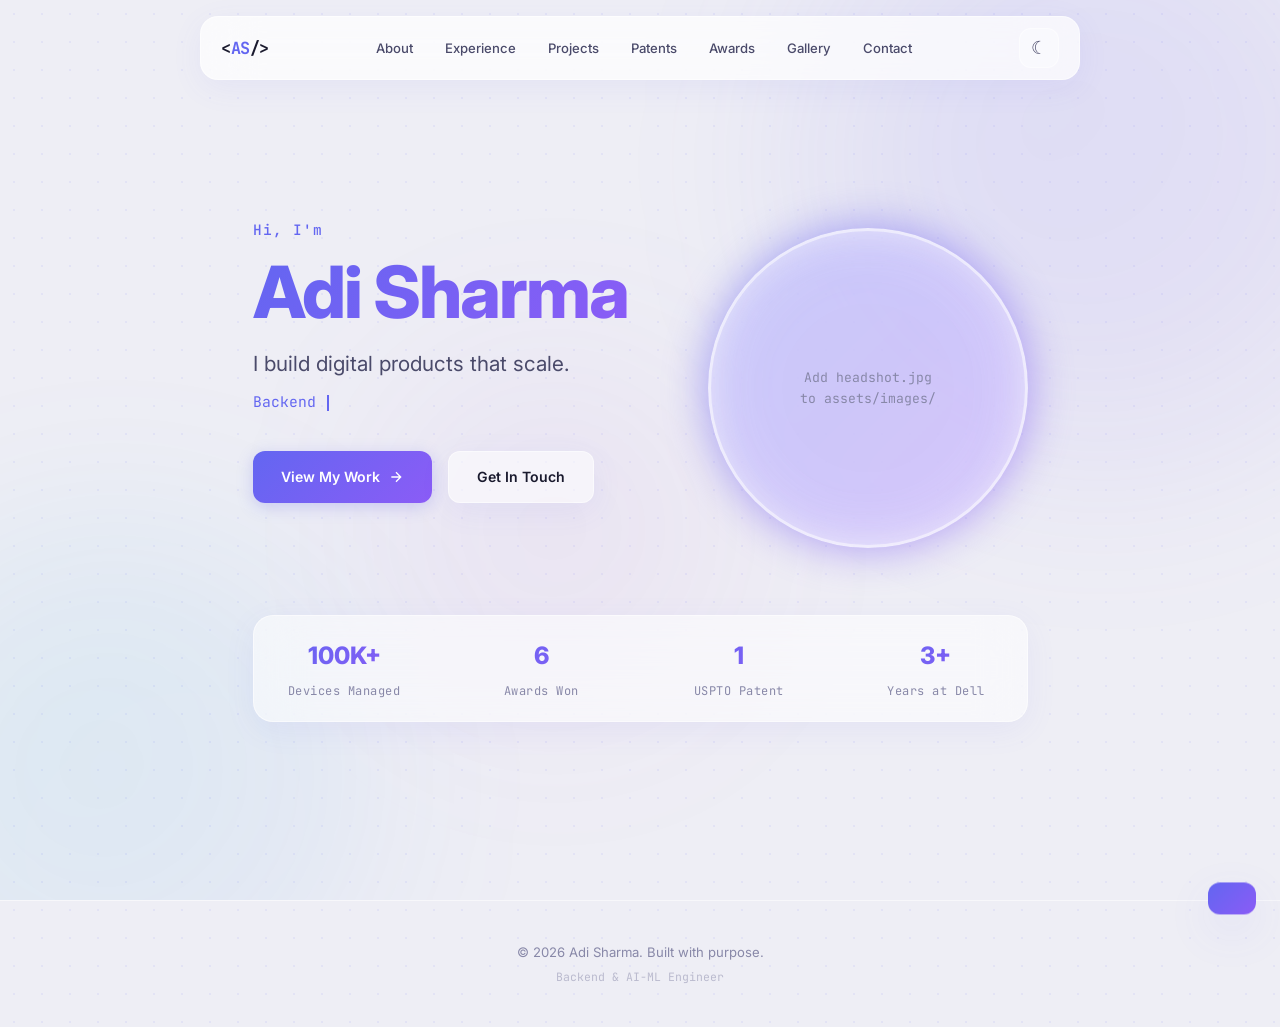
==== index.html @ 374abd29 "first commit" ====
<!DOCTYPE html>
<html lang="en">
<head>
  <meta charset="UTF-8" />
  <meta name="viewport" content="width=device-width, initial-scale=1.0" />
  <meta name="description" content="Adi Sharma — Backend & AI-ML Engineer building scalable systems and intelligent software." />
  <title>Adi Sharma | Backend & AI-ML Engineer</title>
  <link rel="icon" href="data:image/svg+xml,<svg xmlns='http://www.w3.org/2000/svg' viewBox='0 0 100 100'><text y='.9em' font-size='90'>⚡</text></svg>" />
  <link rel="preconnect" href="https://fonts.googleapis.com" />
  <link rel="preconnect" href="https://fonts.gstatic.com" crossorigin />
  <link href="https://fonts.googleapis.com/css2?family=Inter:wght@400;500;600;700;800&family=JetBrains+Mono:wght@400;500;600;700&display=swap" rel="stylesheet" />
  <link rel="stylesheet" href="assets/css/style.css" />
</head>
<body data-page="home">
  <div class="bg-effects" aria-hidden="true"><div class="orb orb-1"></div><div class="orb orb-2"></div><div class="orb orb-3"></div></div>
  <nav class="nav" id="nav"></nav>
  <div class="mobile-nav glass-strong" id="mobile-nav"></div>
  <div class="mobile-backdrop" id="mobile-backdrop"></div>
  <main class="page-wrap" id="page-content"></main>
  <footer class="footer" id="footer"></footer>
  <div class="toast" id="toast"></div>
  <script src="assets/js/data.js"></script>
  <script src="assets/js/main.js"></script>
</body>
</html>
---- assets/css/style.css ----
:root {
  --bg: #eeeef5;
  --bg-page: #f4f4fa;
  --bg-glass: rgba(255, 255, 255, 0.55);
  --bg-glass-strong: rgba(255, 255, 255, 0.72);
  --bg-glass-subtle: rgba(255, 255, 255, 0.3);
  --border-glass: rgba(255, 255, 255, 0.5);
  --border-glass-hover: rgba(99, 102, 241, 0.35);
  --text-1: #1a1a2e;
  --text-2: #4a4a6a;
  --text-3: #8888a8;
  --accent: #6366f1;
  --accent-2: #8b5cf6;
  --accent-3: #06b6d4;
  --gradient: linear-gradient(135deg, #6366f1, #8b5cf6);
  --gradient-2: linear-gradient(135deg, #6366f1, #06b6d4);
  --glow: rgba(99, 102, 241, 0.12);
  --glow-strong: rgba(99, 102, 241, 0.25);
  --shadow: 0 8px 32px rgba(99, 102, 241, 0.07);
  --shadow-lg: 0 16px 48px rgba(99, 102, 241, 0.1);
  --dot: rgba(99, 102, 241, 0.08);
  --blur: 24px;
  --radius: 20px;
  --radius-sm: 12px;
  --radius-xs: 8px;
  --nav-h: 64px;
  --max-w: 1140px;
  --font: 'Inter', -apple-system, BlinkMacSystemFont, 'Segoe UI', sans-serif;
  --mono: 'JetBrains Mono', 'Fira Code', monospace;
  --ease: cubic-bezier(0.4, 0, 0.2, 1);
  --t: 0.35s var(--ease);
}

[data-theme="dark"] {
  --bg: #08081a;
  --bg-page: #0c0c20;
  --bg-glass: rgba(18, 18, 45, 0.6);
  --bg-glass-strong: rgba(22, 22, 55, 0.75);
  --bg-glass-subtle: rgba(18, 18, 45, 0.35);
  --border-glass: rgba(255, 255, 255, 0.07);
  --border-glass-hover: rgba(129, 140, 248, 0.35);
  --text-1: #e8e8f4;
  --text-2: #a0a0c8;
  --text-3: #5858a0;
  --accent: #818cf8;
  --accent-2: #a78bfa;
  --accent-3: #22d3ee;
  --gradient: linear-gradient(135deg, #818cf8, #a78bfa);
  --gradient-2: linear-gradient(135deg, #818cf8, #22d3ee);
  --glow: rgba(129, 140, 248, 0.12);
  --glow-strong: rgba(129, 140, 248, 0.3);
  --shadow: 0 8px 32px rgba(0, 0, 0, 0.25);
  --shadow-lg: 0 16px 48px rgba(0, 0, 0, 0.35);
  --dot: rgba(129, 140, 248, 0.06);
}

*, *::before, *::after { margin: 0; padding: 0; box-sizing: border-box; }

html { font-size: 16px; scroll-behavior: smooth; }

body {
  font-family: var(--font);
  background: var(--bg);
  color: var(--text-1);
  line-height: 1.7;
  -webkit-font-smoothing: antialiased;
  overflow-x: hidden;
  min-height: 100vh;
  transition: background 0.5s var(--ease), color 0.4s var(--ease);
  background-image: radial-gradient(var(--dot) 1px, transparent 1px);
  background-size: 28px 28px;
}

a { color: var(--accent); text-decoration: none; transition: color var(--t); }
a:hover { color: var(--accent-2); }
img { display: block; max-width: 100%; }

.container { max-width: var(--max-w); margin: 0 auto; padding: 0 24px; }

/* ── BACKGROUND ORBS ── */
.bg-effects {
  position: fixed;
  inset: 0;
  z-index: 0;
  pointer-events: none;
  overflow: hidden;
}

.orb {
  position: absolute;
  border-radius: 50%;
  filter: blur(100px);
  opacity: 0.5;
}

.orb-1 {
  width: min(50vw, 600px);
  height: min(50vw, 600px);
  background: linear-gradient(135deg, rgba(99, 102, 241, 0.25), rgba(139, 92, 246, 0.18));
  top: -15%;
  right: -10%;
  animation: orbDrift 30s infinite ease-in-out alternate;
}

.orb-2 {
  width: min(40vw, 500px);
  height: min(40vw, 500px);
  background: linear-gradient(135deg, rgba(6, 182, 212, 0.18), rgba(59, 130, 246, 0.12));
  bottom: -15%;
  left: -10%;
  animation: orbDrift 25s infinite ease-in-out alternate-reverse;
}

.orb-3 {
  width: min(30vw, 350px);
  height: min(30vw, 350px);
  background: linear-gradient(135deg, rgba(139, 92, 246, 0.15), rgba(236, 72, 153, 0.1));
  top: 40%;
  left: 30%;
  animation: orbDrift 35s infinite ease-in-out alternate;
}

[data-theme="dark"] .orb { opacity: 0.35; }
[data-theme="dark"] .orb-1 { background: linear-gradient(135deg, rgba(99, 102, 241, 0.35), rgba(139, 92, 246, 0.25)); }
[data-theme="dark"] .orb-2 { background: linear-gradient(135deg, rgba(6, 182, 212, 0.25), rgba(59, 130, 246, 0.2)); }
[data-theme="dark"] .orb-3 { background: linear-gradient(135deg, rgba(139, 92, 246, 0.2), rgba(236, 72, 153, 0.15)); }

@keyframes orbDrift {
  0% { transform: translate(0, 0) scale(1); }
  33% { transform: translate(30px, -40px) scale(1.05); }
  66% { transform: translate(-20px, 20px) scale(0.95); }
  100% { transform: translate(10px, -10px) scale(1.02); }
}

/* ── GLASS BASE ── */
.glass {
  background: var(--bg-glass);
  backdrop-filter: blur(var(--blur));
  -webkit-backdrop-filter: blur(var(--blur));
  border: 1px solid var(--border-glass);
  border-radius: var(--radius);
  box-shadow: var(--shadow);
  transition: all var(--t);
}

.glass:hover {
  border-color: var(--border-glass-hover);
  box-shadow: var(--shadow-lg), 0 0 0 1px var(--glow);
  transform: translateY(-3px);
}

.glass-static {
  background: var(--bg-glass);
  backdrop-filter: blur(var(--blur));
  -webkit-backdrop-filter: blur(var(--blur));
  border: 1px solid var(--border-glass);
  border-radius: var(--radius);
  box-shadow: var(--shadow);
}

.glass-strong {
  background: var(--bg-glass-strong);
  backdrop-filter: blur(32px);
  -webkit-backdrop-filter: blur(32px);
  border: 1px solid var(--border-glass);
  border-radius: var(--radius);
  box-shadow: var(--shadow);
}

/* ── TYPOGRAPHY ── */
.gradient-text {
  background: var(--gradient);
  -webkit-background-clip: text;
  -webkit-text-fill-color: transparent;
  background-clip: text;
}

.mono {
  font-family: var(--mono);
}

.section-label {
  font-family: var(--mono);
  font-size: 0.8rem;
  color: var(--accent);
  text-transform: uppercase;
  letter-spacing: 2.5px;
  margin-bottom: 12px;
  font-weight: 500;
}

.page-title {
  font-size: clamp(2rem, 4vw, 3rem);
  font-weight: 800;
  letter-spacing: -1px;
  line-height: 1.15;
}

.page-subtitle {
  font-size: 1.05rem;
  color: var(--text-2);
  margin-top: 12px;
  max-width: 560px;
  line-height: 1.7;
}

/* ── NAV ── */
.nav {
  position: fixed;
  top: 16px;
  left: 50%;
  transform: translateX(-50%);
  width: calc(100% - 40px);
  max-width: 880px;
  height: var(--nav-h);
  background: var(--bg-glass-strong);
  backdrop-filter: blur(28px);
  -webkit-backdrop-filter: blur(28px);
  border: 1px solid var(--border-glass);
  border-radius: 18px;
  z-index: 1000;
  padding: 0 20px;
  display: flex;
  align-items: center;
  justify-content: space-between;
  box-shadow: var(--shadow);
  transition: all 0.4s var(--ease);
}

.nav-logo {
  font-family: var(--mono);
  font-size: 1.05rem;
  font-weight: 700;
  color: var(--text-1);
  letter-spacing: -0.5px;
  flex-shrink: 0;
}

.nav-logo span { color: var(--accent); }

.nav-links {
  display: flex;
  align-items: center;
  gap: 4px;
  list-style: none;
}

.nav-links a {
  font-size: 0.82rem;
  font-weight: 500;
  color: var(--text-2);
  padding: 7px 14px;
  border-radius: 10px;
  transition: all var(--t);
  position: relative;
}

.nav-links a:hover {
  color: var(--text-1);
  background: var(--glow);
}

.nav-links a.active {
  color: #fff;
  background: var(--gradient);
  box-shadow: 0 2px 12px var(--glow-strong);
}

.nav-right {
  display: flex;
  align-items: center;
  gap: 8px;
  flex-shrink: 0;
}

.theme-toggle {
  background: var(--bg-glass-subtle);
  border: 1px solid var(--border-glass);
  border-radius: 12px;
  width: 40px;
  height: 40px;
  display: flex;
  align-items: center;
  justify-content: center;
  cursor: pointer;
  transition: all var(--t);
  color: var(--text-2);
  font-size: 1.1rem;
}

.theme-toggle:hover {
  background: var(--glow);
  border-color: var(--accent);
  color: var(--accent);
  transform: scale(1.05);
}

.hamburger {
  display: none;
  flex-direction: column;
  gap: 5px;
  background: var(--bg-glass-subtle);
  border: 1px solid var(--border-glass);
  border-radius: 12px;
  cursor: pointer;
  padding: 10px;
  width: 40px;
  height: 40px;
  align-items: center;
  justify-content: center;
  transition: all var(--t);
}

.hamburger:hover { background: var(--glow); border-color: var(--accent); }

.hamburger span {
  width: 18px;
  height: 2px;
  background: var(--text-1);
  border-radius: 2px;
  transition: all var(--t);
  display: block;
}

.hamburger.active span:nth-child(1) { transform: rotate(45deg) translate(4px, 4px); }
.hamburger.active span:nth-child(2) { opacity: 0; }
.hamburger.active span:nth-child(3) { transform: rotate(-45deg) translate(4px, -4px); }

/* ── MOBILE NAV ── */
.mobile-nav {
  display: none;
  position: fixed;
  top: calc(var(--nav-h) + 32px);
  left: 50%;
  transform: translateX(-50%);
  width: calc(100% - 40px);
  max-width: 400px;
  z-index: 999;
  flex-direction: column;
  padding: 12px;
  gap: 4px;
}

.mobile-nav.active { display: flex; }

.mobile-nav a {
  font-size: 1rem;
  font-weight: 600;
  color: var(--text-1);
  padding: 14px 20px;
  border-radius: var(--radius-sm);
  transition: all var(--t);
}

.mobile-nav a:hover,
.mobile-nav a.active {
  background: var(--glow);
  color: var(--accent);
}

.mobile-backdrop {
  display: none;
  position: fixed;
  inset: 0;
  background: rgba(0, 0, 0, 0.3);
  backdrop-filter: blur(4px);
  z-index: 998;
}

.mobile-backdrop.active { display: block; }

/* ── PAGE LAYOUT ── */
.page-wrap {
  position: relative;
  z-index: 1;
  min-height: 100vh;
  display: flex;
  flex-direction: column;
}

.page-header {
  padding: 140px 0 48px;
}

.page-content {
  flex: 1;
  padding-bottom: 100px;
}

.page-enter {
  animation: pageIn 0.6s var(--ease) forwards;
}

@keyframes pageIn {
  from { opacity: 0; transform: translateY(24px); }
  to { opacity: 1; transform: translateY(0); }
}

/* ── HERO ── */
.hero {
  min-height: 100vh;
  display: flex;
  align-items: center;
  padding: 100px 0 60px;
}

.hero-grid {
  display: grid;
  grid-template-columns: 1.1fr 0.9fr;
  gap: 80px;
  align-items: center;
  width: 100%;
}

.hero-text { z-index: 1; }

.hero-greeting {
  font-family: var(--mono);
  font-size: 0.9rem;
  color: var(--accent);
  margin-bottom: 12px;
  letter-spacing: 1px;
  font-weight: 500;
}

.hero-name {
  font-size: clamp(3rem, 6vw, 4.5rem);
  font-weight: 800;
  line-height: 1.05;
  letter-spacing: -2px;
  margin-bottom: 16px;
}

.hero-tagline {
  font-size: clamp(1.1rem, 2vw, 1.3rem);
  color: var(--text-2);
  margin-bottom: 8px;
  font-weight: 400;
}

.hero-roles {
  font-family: var(--mono);
  font-size: 0.92rem;
  color: var(--accent);
  margin-bottom: 40px;
  height: 1.5em;
}

.cursor {
  display: inline-block;
  width: 2px;
  height: 1.1em;
  background: var(--accent);
  margin-left: 2px;
  vertical-align: text-bottom;
  animation: blink 1s step-end infinite;
}

@keyframes blink { 50% { opacity: 0; } }

.hero-ctas {
  display: flex;
  gap: 16px;
  flex-wrap: wrap;
  margin-bottom: 56px;
}

.hero-visual {
  display: flex;
  justify-content: center;
  z-index: 1;
  position: relative;
}

.hero-headshot-wrap {
  position: relative;
  width: 320px;
  height: 320px;
}

.hero-headshot-wrap::before {
  content: '';
  position: absolute;
  inset: -4px;
  border-radius: 50%;
  background: var(--gradient);
  opacity: 0.5;
  filter: blur(20px);
  z-index: -1;
}

.hero-headshot {
  width: 100%;
  height: 100%;
  border-radius: 50%;
  object-fit: cover;
  border: 3px solid var(--border-glass);
  box-shadow: var(--shadow-lg);
}

.hero-headshot-placeholder {
  width: 100%;
  height: 100%;
  border-radius: 50%;
  background: var(--bg-glass);
  backdrop-filter: blur(var(--blur));
  border: 3px solid var(--border-glass);
  display: flex;
  align-items: center;
  justify-content: center;
  font-size: 0.82rem;
  color: var(--text-3);
  font-family: var(--mono);
  text-align: center;
  line-height: 1.6;
}

.hero-stats {
  display: grid;
  grid-template-columns: repeat(4, 1fr);
  gap: 16px;
}

.hero-stat {
  padding: 20px;
  text-align: center;
}

.hero-stat-value {
  font-size: 1.5rem;
  font-weight: 800;
  background: var(--gradient);
  -webkit-background-clip: text;
  -webkit-text-fill-color: transparent;
  background-clip: text;
}

.hero-stat-label {
  font-size: 0.75rem;
  color: var(--text-3);
  margin-top: 4px;
  font-family: var(--mono);
  letter-spacing: 0.5px;
}

/* ── BUTTONS ── */
.btn {
  display: inline-flex;
  align-items: center;
  gap: 8px;
  padding: 13px 28px;
  font-size: 0.88rem;
  font-weight: 600;
  border-radius: var(--radius-sm);
  border: none;
  cursor: pointer;
  transition: all var(--t);
  font-family: var(--font);
  text-decoration: none;
  position: relative;
}

.btn-primary {
  background: var(--gradient);
  color: #fff;
  box-shadow: 0 4px 16px var(--glow-strong);
}

.btn-primary:hover {
  color: #fff;
  transform: translateY(-2px);
  box-shadow: 0 8px 28px var(--glow-strong);
}

.btn-glass {
  background: var(--bg-glass);
  backdrop-filter: blur(var(--blur));
  color: var(--text-1);
  border: 1px solid var(--border-glass);
  box-shadow: var(--shadow);
}

.btn-glass:hover {
  border-color: var(--accent);
  color: var(--accent);
  transform: translateY(-2px);
  box-shadow: var(--shadow-lg);
}

/* ── TAGS ── */
.tag {
  font-family: var(--mono);
  font-size: 0.7rem;
  padding: 5px 12px;
  background: var(--glow);
  color: var(--accent);
  border-radius: 20px;
  font-weight: 500;
  border: 1px solid transparent;
  transition: all var(--t);
}

.tag:hover {
  border-color: var(--accent);
}

/* ── ABOUT ── */
.about-layout {
  display: grid;
  grid-template-columns: 1fr 1fr;
  gap: 48px;
  margin-bottom: 48px;
}

.about-bio p {
  color: var(--text-2);
  margin-bottom: 20px;
  font-size: 1rem;
  line-height: 1.8;
}

.about-bio .btn { margin-top: 12px; }

.skills-grid {
  display: grid;
  grid-template-columns: repeat(auto-fit, minmax(260px, 1fr));
  gap: 16px;
}

.skill-card { padding: 24px; }

.skill-card h4 {
  font-size: 0.72rem;
  text-transform: uppercase;
  letter-spacing: 2px;
  color: var(--accent);
  font-family: var(--mono);
  margin-bottom: 14px;
  display: flex;
  align-items: center;
  gap: 8px;
}

.skill-card h4 svg { width: 16px; height: 16px; opacity: 0.7; }

.skill-tags { display: flex; flex-wrap: wrap; gap: 6px; }

.skill-tag {
  font-size: 0.78rem;
  padding: 5px 12px;
  background: var(--bg-glass-subtle);
  border: 1px solid var(--border-glass);
  color: var(--text-2);
  border-radius: 20px;
  font-weight: 500;
  transition: all var(--t);
}

.skill-tag:hover {
  border-color: var(--accent);
  color: var(--accent);
  background: var(--glow);
}

.leadership-section {
  margin-top: 48px;
  padding-top: 48px;
  border-top: 1px solid var(--border-glass);
}

.leadership-section h3 {
  font-family: var(--mono);
  font-size: 0.8rem;
  text-transform: uppercase;
  letter-spacing: 2px;
  color: var(--accent);
  margin-bottom: 20px;
}

.leadership-grid {
  display: flex;
  flex-wrap: wrap;
  gap: 10px;
}

.leadership-chip {
  display: inline-flex;
  align-items: center;
  gap: 10px;
  padding: 10px 18px;
  font-size: 0.82rem;
  cursor: default;
}

.leadership-chip:hover { transform: translateY(-2px); }

.leadership-chip strong { color: var(--text-1); }
.leadership-chip span { color: var(--text-3); font-size: 0.78rem; }

/* ── EXPERIENCE ── */
.timeline { position: relative; padding-left: 36px; }

.timeline::before {
  content: '';
  position: absolute;
  left: 6px;
  top: 12px;
  bottom: 12px;
  width: 2px;
  background: linear-gradient(180deg, var(--accent), var(--border-glass));
  border-radius: 2px;
}

.timeline-item { position: relative; margin-bottom: 32px; }
.timeline-item:last-child { margin-bottom: 0; }

.timeline-card { padding: 28px 32px; }

.timeline-dot {
  position: absolute;
  left: -36px;
  top: 32px;
  width: 14px;
  height: 14px;
  border-radius: 50%;
  background: var(--bg);
  border: 3px solid var(--accent);
  z-index: 2;
  transition: all var(--t);
}

.timeline-item.current .timeline-dot {
  background: var(--accent);
  box-shadow: 0 0 0 5px var(--glow), 0 0 16px var(--glow-strong);
}

.timeline-header {
  display: flex;
  justify-content: space-between;
  align-items: flex-start;
  flex-wrap: wrap;
  gap: 8px;
  margin-bottom: 16px;
}

.timeline-role { font-size: 1.15rem; font-weight: 700; }
.timeline-company { font-size: 0.92rem; color: var(--text-2); margin-top: 2px; }

.timeline-period {
  font-family: var(--mono);
  font-size: 0.78rem;
  color: var(--text-3);
  padding: 4px 12px;
  background: var(--glow);
  border-radius: 20px;
  white-space: nowrap;
}

.timeline-highlights { list-style: none; margin: 16px 0; }

.timeline-highlights li {
  position: relative;
  padding-left: 20px;
  margin-bottom: 10px;
  color: var(--text-2);
  font-size: 0.92rem;
  line-height: 1.6;
}

.timeline-highlights li::before {
  content: '▹';
  position: absolute;
  left: 0;
  color: var(--accent);
  font-weight: 700;
}

.timeline-tags { display: flex; flex-wrap: wrap; gap: 8px; margin-top: 16px; }

/* ── PROJECTS ── */
.projects-grid {
  display: grid;
  grid-template-columns: repeat(auto-fit, minmax(340px, 1fr));
  gap: 20px;
}

.project-card {
  overflow: hidden;
  display: flex;
  flex-direction: column;
}

.project-icon-area {
  height: 180px;
  display: flex;
  align-items: center;
  justify-content: center;
  background: var(--bg-glass-subtle);
  border-bottom: 1px solid var(--border-glass);
  position: relative;
  overflow: hidden;
}

.project-icon-area::before {
  content: '';
  position: absolute;
  width: 200px;
  height: 200px;
  background: var(--gradient);
  opacity: 0.06;
  border-radius: 50%;
  filter: blur(40px);
  transition: opacity var(--t);
}

.project-card:hover .project-icon-area::before { opacity: 0.12; }

.project-icon-area svg {
  width: 52px;
  height: 52px;
  color: var(--accent);
  opacity: 0.6;
  transition: all var(--t);
}

.project-card:hover .project-icon-area svg {
  opacity: 1;
  transform: scale(1.1);
}

.project-body { padding: 24px; flex: 1; display: flex; flex-direction: column; }
.project-title { font-size: 1.08rem; font-weight: 700; margin-bottom: 10px; }

.project-desc {
  color: var(--text-2);
  font-size: 0.88rem;
  line-height: 1.65;
  margin-bottom: 20px;
  flex: 1;
}

.project-footer {
  display: flex;
  justify-content: space-between;
  align-items: center;
}

.project-tags { display: flex; flex-wrap: wrap; gap: 6px; }

.project-links { display: flex; gap: 12px; }

.project-links a {
  width: 36px;
  height: 36px;
  display: flex;
  align-items: center;
  justify-content: center;
  border-radius: 10px;
  color: var(--text-3);
  background: var(--bg-glass-subtle);
  border: 1px solid var(--border-glass);
  transition: all var(--t);
}

.project-links a:hover {
  color: var(--accent);
  border-color: var(--accent);
  background: var(--glow);
}

/* ── PATENTS ── */
.patent-card {
  padding: 40px;
  position: relative;
  overflow: hidden;
}

.patent-card::before {
  content: '';
  position: absolute;
  top: 0;
  left: 0;
  right: 0;
  height: 3px;
  background: var(--gradient-2);
}

.patent-glow {
  position: absolute;
  top: 0;
  right: 0;
  width: 300px;
  height: 300px;
  background: var(--gradient);
  opacity: 0.04;
  border-radius: 50%;
  filter: blur(60px);
  pointer-events: none;
}

.patent-badge {
  display: inline-flex;
  align-items: center;
  gap: 8px;
  font-family: var(--mono);
  font-size: 0.75rem;
  padding: 6px 16px;
  background: var(--glow);
  color: var(--accent);
  border-radius: 20px;
  margin-bottom: 24px;
  font-weight: 600;
  border: 1px solid var(--border-glass);
}

.patent-title {
  font-size: 1.35rem;
  font-weight: 700;
  margin-bottom: 8px;
  line-height: 1.35;
  max-width: 700px;
}

.patent-meta {
  font-size: 0.85rem;
  color: var(--text-3);
  margin-bottom: 24px;
  font-family: var(--mono);
}

.patent-desc {
  color: var(--text-2);
  margin-bottom: 32px;
  font-size: 0.95rem;
  line-height: 1.7;
  max-width: 700px;
}

.patent-innovations { margin-top: 8px; }

.patent-innovations h4 {
  font-size: 0.78rem;
  text-transform: uppercase;
  letter-spacing: 2px;
  color: var(--accent);
  margin-bottom: 16px;
  font-family: var(--mono);
}

.patent-innovations ul { list-style: none; display: grid; gap: 12px; }

.patent-innovations li {
  position: relative;
  padding-left: 28px;
  color: var(--text-2);
  font-size: 0.9rem;
  line-height: 1.6;
}

.patent-innovations li::before {
  content: '';
  position: absolute;
  left: 0;
  top: 9px;
  width: 8px;
  height: 8px;
  background: var(--gradient);
  border-radius: 2px;
  transform: rotate(45deg);
}

/* ── AWARDS ── */
.awards-grid {
  display: grid;
  grid-template-columns: repeat(auto-fit, minmax(340px, 1fr));
  gap: 16px;
}

.award-card {
  padding: 28px;
  display: flex;
  gap: 20px;
}

.award-icon {
  width: 52px;
  height: 52px;
  background: var(--glow);
  border: 1px solid var(--border-glass);
  border-radius: var(--radius-sm);
  display: flex;
  align-items: center;
  justify-content: center;
  flex-shrink: 0;
  transition: all var(--t);
}

.award-card:hover .award-icon {
  background: var(--gradient);
  border-color: transparent;
}

.award-icon svg { width: 22px; height: 22px; color: var(--accent); transition: color var(--t); }
.award-card:hover .award-icon svg { color: #fff; }

.award-content { flex: 1; }
.award-title { font-size: 1rem; font-weight: 700; margin-bottom: 4px; }

.award-meta {
  font-family: var(--mono);
  font-size: 0.73rem;
  color: var(--text-3);
  margin-bottom: 10px;
}

.award-desc {
  font-size: 0.86rem;
  color: var(--text-2);
  line-height: 1.55;
}

/* ── GALLERY ── */
.gallery-grid {
  display: grid;
  grid-template-columns: repeat(auto-fit, minmax(300px, 1fr));
  gap: 16px;
}

.gallery-item {
  position: relative;
  border-radius: var(--radius);
  overflow: hidden;
  aspect-ratio: 4/3;
  cursor: pointer;
  border: 1px solid var(--border-glass);
  transition: all var(--t);
}

.gallery-item:hover {
  transform: translateY(-4px);
  box-shadow: var(--shadow-lg);
  border-color: var(--border-glass-hover);
}

.gallery-item img {
  width: 100%;
  height: 100%;
  object-fit: cover;
  transition: transform 0.6s var(--ease);
}

.gallery-item:hover img { transform: scale(1.06); }

.gallery-caption {
  position: absolute;
  bottom: 0;
  left: 0;
  right: 0;
  padding: 20px;
  background: linear-gradient(transparent, rgba(0, 0, 0, 0.7));
  color: #fff;
  font-size: 0.85rem;
  transform: translateY(100%);
  transition: transform var(--t);
  backdrop-filter: blur(8px);
}

.gallery-item:hover .gallery-caption { transform: translateY(0); }

.gallery-placeholder {
  width: 100%;
  height: 100%;
  display: flex;
  align-items: center;
  justify-content: center;
  background: var(--bg-glass-subtle);
  color: var(--text-3);
  font-size: 0.82rem;
  font-family: var(--mono);
  text-align: center;
  line-height: 1.6;
}

/* ── CONTACT ── */
.contact-layout {
  display: grid;
  grid-template-columns: 1fr 1fr;
  gap: 40px;
}

.contact-form-card { padding: 36px; }

.contact-form { display: flex; flex-direction: column; gap: 20px; }

.form-group { display: flex; flex-direction: column; gap: 6px; }

.form-group label {
  font-size: 0.75rem;
  font-weight: 600;
  text-transform: uppercase;
  letter-spacing: 1.5px;
  color: var(--text-3);
  font-family: var(--mono);
}

.form-group input,
.form-group textarea {
  padding: 14px 16px;
  background: var(--bg-glass-subtle);
  border: 1.5px solid var(--border-glass);
  border-radius: var(--radius-xs);
  font-family: var(--font);
  font-size: 0.92rem;
  color: var(--text-1);
  transition: all var(--t);
  outline: none;
  backdrop-filter: blur(8px);
}

.form-group input:focus,
.form-group textarea:focus {
  border-color: var(--accent);
  box-shadow: 0 0 0 4px var(--glow);
}

.form-group textarea { resize: vertical; min-height: 140px; }

.contact-info-side {
  display: flex;
  flex-direction: column;
  gap: 16px;
}

.contact-info-card {
  padding: 24px;
  display: flex;
  align-items: center;
  gap: 16px;
}

.contact-icon {
  width: 48px;
  height: 48px;
  background: var(--glow);
  border: 1px solid var(--border-glass);
  border-radius: var(--radius-sm);
  display: flex;
  align-items: center;
  justify-content: center;
  flex-shrink: 0;
}

.contact-icon svg { width: 20px; height: 20px; color: var(--accent); }

.contact-info-label {
  font-size: 0.7rem;
  text-transform: uppercase;
  letter-spacing: 1.5px;
  color: var(--text-3);
  font-family: var(--mono);
}

.contact-info-value { font-weight: 600; color: var(--text-1); font-size: 0.95rem; }

.social-links { display: flex; gap: 12px; margin-top: 8px; }

.social-link {
  width: 52px;
  height: 52px;
  display: flex;
  align-items: center;
  justify-content: center;
  color: var(--text-2);
  transition: all var(--t);
}

.social-link:hover {
  border-color: var(--accent);
  color: #fff;
  background: var(--gradient);
  box-shadow: 0 4px 16px var(--glow-strong);
  transform: translateY(-3px);
}

.social-link svg { width: 22px; height: 22px; }

/* ── FOOTER ── */
.footer {
  position: relative;
  z-index: 1;
  padding: 40px 0;
  text-align: center;
  border-top: 1px solid var(--border-glass);
}

.footer-text { color: var(--text-3); font-size: 0.82rem; }

.footer-tagline {
  font-family: var(--mono);
  font-size: 0.72rem;
  color: var(--text-3);
  margin-top: 4px;
  opacity: 0.5;
}

/* ── LIGHTBOX ── */
.lightbox {
  display: none;
  position: fixed;
  inset: 0;
  z-index: 2000;
  align-items: center;
  justify-content: center;
  cursor: pointer;
}

.lightbox.active { display: flex; }

.lightbox-bg {
  position: absolute;
  inset: 0;
  background: rgba(0, 0, 0, 0.85);
  backdrop-filter: blur(12px);
}

.lightbox img {
  position: relative;
  max-width: 90vw;
  max-height: 85vh;
  object-fit: contain;
  border-radius: var(--radius);
  box-shadow: 0 24px 80px rgba(0, 0, 0, 0.4);
}

.lightbox-close {
  position: absolute;
  top: 24px;
  right: 24px;
  width: 44px;
  height: 44px;
  background: rgba(255, 255, 255, 0.12);
  backdrop-filter: blur(12px);
  border: 1px solid rgba(255, 255, 255, 0.15);
  border-radius: 12px;
  color: #fff;
  font-size: 1.2rem;
  cursor: pointer;
  display: flex;
  align-items: center;
  justify-content: center;
  transition: all var(--t);
  z-index: 1;
}

.lightbox-close:hover { background: rgba(255, 255, 255, 0.2); }

/* ── TOAST ── */
.toast {
  position: fixed;
  bottom: 24px;
  right: 24px;
  padding: 16px 24px;
  background: var(--gradient);
  color: #fff;
  border-radius: var(--radius-sm);
  font-size: 0.88rem;
  font-weight: 500;
  box-shadow: var(--shadow-lg);
  transform: translateY(120%);
  transition: transform 0.4s var(--ease);
  z-index: 3000;
  backdrop-filter: blur(12px);
}

.toast.visible { transform: translateY(0); }

/* ── REVEAL ── */
.reveal {
  opacity: 0;
  transform: translateY(24px);
  transition: opacity 0.6s var(--ease), transform 0.6s var(--ease);
}

.reveal.visible { opacity: 1; transform: translateY(0); }

.reveal-d1 { transition-delay: 0.08s; }
.reveal-d2 { transition-delay: 0.16s; }
.reveal-d3 { transition-delay: 0.24s; }
.reveal-d4 { transition-delay: 0.32s; }
.reveal-d5 { transition-delay: 0.4s; }
.reveal-d6 { transition-delay: 0.48s; }

/* ── RESPONSIVE ── */
@media (max-width: 1024px) {
  .hero-grid { grid-template-columns: 1fr; gap: 48px; text-align: center; }
  .hero-ctas { justify-content: center; }
  .hero-visual { order: -1; }
  .hero-headshot-wrap { width: 250px; height: 250px; }
  .hero-stats { grid-template-columns: repeat(2, 1fr); }
  .about-layout { grid-template-columns: 1fr; gap: 40px; }
  .contact-layout { grid-template-columns: 1fr; gap: 32px; }
}

@media (max-width: 768px) {
  .nav-links { display: none; }
  .hamburger { display: flex; }
  .nav { max-width: calc(100% - 32px); padding: 0 16px; }
  .hero-headshot-wrap { width: 200px; height: 200px; }
  .hero-stats { gap: 10px; }
  .hero-stat { padding: 14px; }
  .hero-stat-value { font-size: 1.2rem; }
  .projects-grid { grid-template-columns: 1fr; }
  .awards-grid { grid-template-columns: 1fr; }
  .gallery-grid { grid-template-columns: 1fr 1fr; }
  .skills-grid { grid-template-columns: 1fr; }
  .timeline { padding-left: 28px; }
  .timeline-card { padding: 20px; }
  .timeline-header { flex-direction: column; }
  .patent-card { padding: 24px; }
  .page-header { padding: 120px 0 36px; }
}

@media (max-width: 480px) {
  .container { padding: 0 16px; }
  .gallery-grid { grid-template-columns: 1fr; }
  .hero-ctas { flex-direction: column; align-items: stretch; }
  .hero-stats { grid-template-columns: repeat(2, 1fr); }
  .btn { justify-content: center; }
  .leadership-grid { flex-direction: column; }
  .nav { top: 10px; height: 56px; border-radius: 14px; }
}
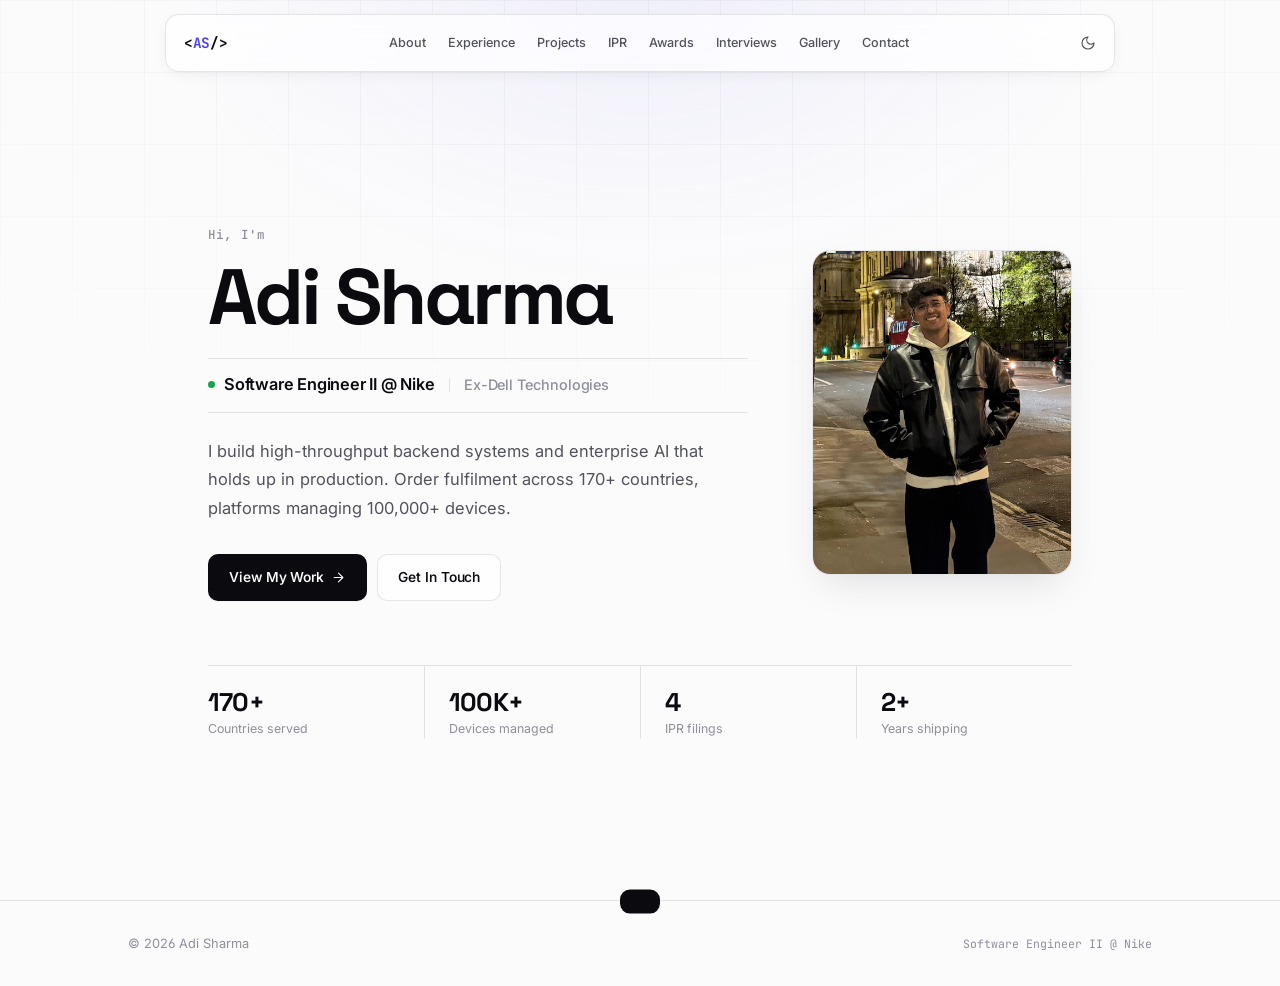
==== commit 647c04e6: "refactor: update design system, navigation, and page layouts" ====
--- a/index.html
+++ b/index.html
@@ -1,25 +1,47 @@
 <!DOCTYPE html>
 <html lang="en">
+
 <head>
   <meta charset="UTF-8" />
   <meta name="viewport" content="width=device-width, initial-scale=1.0" />
-  <meta name="description" content="Adi Sharma — Backend & AI-ML Engineer building scalable systems and intelligent software." />
-  <title>Adi Sharma | Backend & AI-ML Engineer</title>
-  <link rel="icon" href="data:image/svg+xml,<svg xmlns='http://www.w3.org/2000/svg' viewBox='0 0 100 100'><text y='.9em' font-size='90'>⚡</text></svg>" />
+  <meta name="description" content="Adi Sharma. Software Engineer II at Nike, ex-Dell Technologies. Backend systems, distributed infrastructure and enterprise AI." />
+  <meta name="author" content="Adi Sharma" />
+  <meta name="theme-color" content="#fbfbfc" media="(prefers-color-scheme: light)" />
+  <meta name="theme-color" content="#08080b" media="(prefers-color-scheme: dark)" />
+  <meta property="og:title" content="Adi Sharma | Software Engineer II @ Nike" />
+  <meta property="og:description" content="Adi Sharma. Software Engineer II at Nike, ex-Dell Technologies. Backend systems, distributed infrastructure and enterprise AI." />
+  <meta property="og:type" content="website" />
+  <title>Adi Sharma | Software Engineer II @ Nike</title>
+  <link rel="icon" href="data:image/svg+xml,<svg xmlns='http://www.w3.org/2000/svg' viewBox='0 0 32 32'><rect width='32' height='32' rx='7' fill='%234f46e5'/><text x='16' y='22.5' font-family='ui-monospace,monospace' font-size='16' font-weight='700' fill='white' text-anchor='middle'>A</text></svg>" />
   <link rel="preconnect" href="https://fonts.googleapis.com" />
   <link rel="preconnect" href="https://fonts.gstatic.com" crossorigin />
-  <link href="https://fonts.googleapis.com/css2?family=Inter:wght@400;500;600;700;800&family=JetBrains+Mono:wght@400;500;600;700&display=swap" rel="stylesheet" />
+  <link href="https://fonts.googleapis.com/css2?family=Inter:wght@400;450;500;550;600;650;700&family=Space+Grotesk:wght@500;600;700&family=JetBrains+Mono:wght@400;500;600&display=swap" rel="stylesheet" />
   <link rel="stylesheet" href="assets/css/style.css" />
+  <script>
+    (function () {
+      try {
+        var t = localStorage.getItem('theme') ||
+          (window.matchMedia('(prefers-color-scheme: dark)').matches ? 'dark' : 'light');
+        document.documentElement.setAttribute('data-theme', t);
+      } catch (e) {}
+    })();
+  </script>
 </head>
+
 <body data-page="home">
-  <div class="bg-effects" aria-hidden="true"><div class="orb orb-1"></div><div class="orb orb-2"></div><div class="orb orb-3"></div></div>
-  <nav class="nav" id="nav"></nav>
-  <div class="mobile-nav glass-strong" id="mobile-nav"></div>
+  <div class="backdrop" aria-hidden="true"></div>
+
+  <nav class="nav" id="nav" aria-label="Main navigation"></nav>
+  <div class="mobile-nav" id="mobile-nav"></div>
   <div class="mobile-backdrop" id="mobile-backdrop"></div>
+
   <main class="page-wrap" id="page-content"></main>
   <footer class="footer" id="footer"></footer>
-  <div class="toast" id="toast"></div>
+
+  <div class="toast" id="toast" role="status" aria-live="polite"></div>
+
   <script src="assets/js/data.js"></script>
   <script src="assets/js/main.js"></script>
 </body>
+
 </html>
--- a/assets/css/style.css
+++ b/assets/css/style.css
@@ -1,375 +1,338 @@
+/* ============================================
+   Adi Sharma - Portfolio
+   ============================================ */
+
 :root {
-  --bg: #eeeef5;
-  --bg-page: #f4f4fa;
-  --bg-glass: rgba(255, 255, 255, 0.55);
-  --bg-glass-strong: rgba(255, 255, 255, 0.72);
-  --bg-glass-subtle: rgba(255, 255, 255, 0.3);
-  --border-glass: rgba(255, 255, 255, 0.5);
-  --border-glass-hover: rgba(99, 102, 241, 0.35);
-  --text-1: #1a1a2e;
-  --text-2: #4a4a6a;
-  --text-3: #8888a8;
-  --accent: #6366f1;
-  --accent-2: #8b5cf6;
-  --accent-3: #06b6d4;
-  --gradient: linear-gradient(135deg, #6366f1, #8b5cf6);
-  --gradient-2: linear-gradient(135deg, #6366f1, #06b6d4);
-  --glow: rgba(99, 102, 241, 0.12);
-  --glow-strong: rgba(99, 102, 241, 0.25);
-  --shadow: 0 8px 32px rgba(99, 102, 241, 0.07);
-  --shadow-lg: 0 16px 48px rgba(99, 102, 241, 0.1);
-  --dot: rgba(99, 102, 241, 0.08);
-  --blur: 24px;
-  --radius: 20px;
-  --radius-sm: 12px;
-  --radius-xs: 8px;
-  --nav-h: 64px;
-  --max-w: 1140px;
-  --font: 'Inter', -apple-system, BlinkMacSystemFont, 'Segoe UI', sans-serif;
-  --mono: 'JetBrains Mono', 'Fira Code', monospace;
-  --ease: cubic-bezier(0.4, 0, 0.2, 1);
-  --t: 0.35s var(--ease);
-}
+  --bg: #fbfbfc;
+  --surface: #ffffff;
+  --glass: rgba(255, 255, 255, 0.7);
+  --glass-hi: rgba(255, 255, 255, 0.85);
+  --text: #0a0a0f;
+  --text-2: #52525b;
+  --text-3: #8f8f9b;
+  --line: rgba(10, 10, 15, 0.1);
+  --line-soft: rgba(10, 10, 15, 0.06);
+  --grid: rgba(10, 10, 15, 0.035);
+  --accent: #4f46e5;
+  --accent-2: #4338ca;
+  --accent-soft: rgba(79, 70, 229, 0.08);
+  --accent-line: rgba(79, 70, 229, 0.22);
+  --live: #16a34a;
+  --shadow-1: 0 1px 2px rgba(10, 10, 15, 0.04);
+  --shadow-2: 0 4px 16px -4px rgba(10, 10, 15, 0.07);
+  --shadow-3: 0 16px 40px -12px rgba(10, 10, 15, 0.13);
+
+  --sans: 'Inter', -apple-system, BlinkMacSystemFont, 'Segoe UI', sans-serif;
+  --display: 'Space Grotesk', var(--sans);
+  --mono: 'JetBrains Mono', ui-monospace, 'SF Mono', monospace;
+
+  --r-xs: 6px;
+  --r-sm: 10px;
+  --r-md: 14px;
+  --r-lg: 18px;
+  --nav-h: 58px;
+  --maxw: 1080px;
+  --ease: cubic-bezier(0.22, 1, 0.36, 1);
+  --t: 220ms var(--ease);
+}
+
+[data-theme="dark"] .xp-current-badge { background: rgba(74, 222, 128, 0.12); }
+[data-theme="dark"] .xp-role.is-current::before { box-shadow: 0 0 0 3.5px rgba(74, 222, 128, 0.18); }
 
 [data-theme="dark"] {
-  --bg: #08081a;
-  --bg-page: #0c0c20;
-  --bg-glass: rgba(18, 18, 45, 0.6);
-  --bg-glass-strong: rgba(22, 22, 55, 0.75);
-  --bg-glass-subtle: rgba(18, 18, 45, 0.35);
-  --border-glass: rgba(255, 255, 255, 0.07);
-  --border-glass-hover: rgba(129, 140, 248, 0.35);
-  --text-1: #e8e8f4;
-  --text-2: #a0a0c8;
-  --text-3: #5858a0;
-  --accent: #818cf8;
-  --accent-2: #a78bfa;
-  --accent-3: #22d3ee;
-  --gradient: linear-gradient(135deg, #818cf8, #a78bfa);
-  --gradient-2: linear-gradient(135deg, #818cf8, #22d3ee);
-  --glow: rgba(129, 140, 248, 0.12);
-  --glow-strong: rgba(129, 140, 248, 0.3);
-  --shadow: 0 8px 32px rgba(0, 0, 0, 0.25);
-  --shadow-lg: 0 16px 48px rgba(0, 0, 0, 0.35);
-  --dot: rgba(129, 140, 248, 0.06);
+  --bg: #08080b;
+  --surface: #101015;
+  --glass: rgba(255, 255, 255, 0.04);
+  --glass-hi: rgba(255, 255, 255, 0.07);
+  --text: #f4f4f6;
+  --text-2: #a1a1ad;
+  --text-3: #6e6e7c;
+  --line: rgba(255, 255, 255, 0.1);
+  --line-soft: rgba(255, 255, 255, 0.06);
+  --grid: rgba(255, 255, 255, 0.035);
+  --accent: #8b8bf7;
+  --accent-2: #a5a5fa;
+  --accent-soft: rgba(139, 139, 247, 0.1);
+  --accent-line: rgba(139, 139, 247, 0.28);
+  --live: #4ade80;
+  --shadow-1: 0 1px 2px rgba(0, 0, 0, 0.3);
+  --shadow-2: 0 4px 16px -4px rgba(0, 0, 0, 0.45);
+  --shadow-3: 0 16px 40px -12px rgba(0, 0, 0, 0.6);
 }
 
 *, *::before, *::after { margin: 0; padding: 0; box-sizing: border-box; }
 
-html { font-size: 16px; scroll-behavior: smooth; }
+html {
+  font-size: 16px;
+  scroll-behavior: smooth;
+  -webkit-text-size-adjust: 100%;
+}
 
 body {
-  font-family: var(--font);
+  font-family: var(--sans);
   background: var(--bg);
-  color: var(--text-1);
-  line-height: 1.7;
+  color: var(--text);
+  line-height: 1.65;
   -webkit-font-smoothing: antialiased;
+  -moz-osx-font-smoothing: grayscale;
+  font-feature-settings: 'cv02', 'cv03', 'cv04', 'ss01';
   overflow-x: hidden;
   min-height: 100vh;
-  transition: background 0.5s var(--ease), color 0.4s var(--ease);
-  background-image: radial-gradient(var(--dot) 1px, transparent 1px);
-  background-size: 28px 28px;
-}
-
-a { color: var(--accent); text-decoration: none; transition: color var(--t); }
-a:hover { color: var(--accent-2); }
+  transition: background 400ms var(--ease), color 300ms var(--ease);
+}
+
+a { color: inherit; text-decoration: none; }
 img { display: block; max-width: 100%; }
-
-.container { max-width: var(--max-w); margin: 0 auto; padding: 0 24px; }
-
-/* ── BACKGROUND ORBS ── */
-.bg-effects {
+button { font: inherit; }
+
+::selection { background: var(--accent); color: #fff; }
+
+:focus-visible {
+  outline: 2px solid var(--accent);
+  outline-offset: 3px;
+  border-radius: 4px;
+}
+
+.container { max-width: var(--maxw); margin: 0 auto; padding: 0 28px; }
+
+/* ── BACKDROP ───────────────────────────── */
+
+.backdrop {
   position: fixed;
   inset: 0;
   z-index: 0;
   pointer-events: none;
-  overflow: hidden;
-}
-
-.orb {
+  background-image:
+    linear-gradient(to right, var(--grid) 1px, transparent 1px),
+    linear-gradient(to bottom, var(--grid) 1px, transparent 1px);
+  background-size: 72px 72px;
+  -webkit-mask-image: radial-gradient(ellipse 95% 55% at 50% 0%, #000 25%, transparent 92%);
+  mask-image: radial-gradient(ellipse 95% 55% at 50% 0%, #000 25%, transparent 92%);
+}
+
+.backdrop::after {
+  content: '';
   position: absolute;
-  border-radius: 50%;
-  filter: blur(100px);
-  opacity: 0.5;
-}
-
-.orb-1 {
-  width: min(50vw, 600px);
-  height: min(50vw, 600px);
-  background: linear-gradient(135deg, rgba(99, 102, 241, 0.25), rgba(139, 92, 246, 0.18));
-  top: -15%;
-  right: -10%;
-  animation: orbDrift 30s infinite ease-in-out alternate;
-}
-
-.orb-2 {
-  width: min(40vw, 500px);
-  height: min(40vw, 500px);
-  background: linear-gradient(135deg, rgba(6, 182, 212, 0.18), rgba(59, 130, 246, 0.12));
-  bottom: -15%;
-  left: -10%;
-  animation: orbDrift 25s infinite ease-in-out alternate-reverse;
-}
-
-.orb-3 {
-  width: min(30vw, 350px);
-  height: min(30vw, 350px);
-  background: linear-gradient(135deg, rgba(139, 92, 246, 0.15), rgba(236, 72, 153, 0.1));
-  top: 40%;
-  left: 30%;
-  animation: orbDrift 35s infinite ease-in-out alternate;
-}
-
-[data-theme="dark"] .orb { opacity: 0.35; }
-[data-theme="dark"] .orb-1 { background: linear-gradient(135deg, rgba(99, 102, 241, 0.35), rgba(139, 92, 246, 0.25)); }
-[data-theme="dark"] .orb-2 { background: linear-gradient(135deg, rgba(6, 182, 212, 0.25), rgba(59, 130, 246, 0.2)); }
-[data-theme="dark"] .orb-3 { background: linear-gradient(135deg, rgba(139, 92, 246, 0.2), rgba(236, 72, 153, 0.15)); }
-
-@keyframes orbDrift {
-  0% { transform: translate(0, 0) scale(1); }
-  33% { transform: translate(30px, -40px) scale(1.05); }
-  66% { transform: translate(-20px, 20px) scale(0.95); }
-  100% { transform: translate(10px, -10px) scale(1.02); }
-}
-
-/* ── GLASS BASE ── */
-.glass {
-  background: var(--bg-glass);
-  backdrop-filter: blur(var(--blur));
-  -webkit-backdrop-filter: blur(var(--blur));
-  border: 1px solid var(--border-glass);
-  border-radius: var(--radius);
-  box-shadow: var(--shadow);
-  transition: all var(--t);
-}
-
-.glass:hover {
-  border-color: var(--border-glass-hover);
-  box-shadow: var(--shadow-lg), 0 0 0 1px var(--glow);
-  transform: translateY(-3px);
-}
-
-.glass-static {
-  background: var(--bg-glass);
-  backdrop-filter: blur(var(--blur));
-  -webkit-backdrop-filter: blur(var(--blur));
-  border: 1px solid var(--border-glass);
-  border-radius: var(--radius);
-  box-shadow: var(--shadow);
-}
-
-.glass-strong {
-  background: var(--bg-glass-strong);
-  backdrop-filter: blur(32px);
-  -webkit-backdrop-filter: blur(32px);
-  border: 1px solid var(--border-glass);
-  border-radius: var(--radius);
-  box-shadow: var(--shadow);
-}
-
-/* ── TYPOGRAPHY ── */
-.gradient-text {
-  background: var(--gradient);
-  -webkit-background-clip: text;
-  -webkit-text-fill-color: transparent;
-  background-clip: text;
-}
-
-.mono {
-  font-family: var(--mono);
-}
-
-.section-label {
-  font-family: var(--mono);
-  font-size: 0.8rem;
+  top: -340px;
+  left: 50%;
+  transform: translateX(-50%);
+  width: 1000px;
+  height: 640px;
+  background: radial-gradient(ellipse at center, var(--accent-soft) 0%, transparent 68%);
+  opacity: 0.85;
+}
+
+/* ── TYPOGRAPHY ─────────────────────────── */
+
+.eyebrow {
+  display: flex;
+  align-items: center;
+  gap: 10px;
+  font-family: var(--mono);
+  font-size: 0.7rem;
+  font-weight: 500;
+  letter-spacing: 0.16em;
+  text-transform: uppercase;
+  color: var(--text-3);
+  margin-bottom: 18px;
+}
+
+.eyebrow-num {
   color: var(--accent);
-  text-transform: uppercase;
-  letter-spacing: 2.5px;
-  margin-bottom: 12px;
-  font-weight: 500;
+  font-weight: 600;
+}
+
+.eyebrow::after {
+  content: '';
+  flex: 1;
+  height: 1px;
+  background: var(--line);
+  margin-left: 4px;
 }
 
 .page-title {
-  font-size: clamp(2rem, 4vw, 3rem);
-  font-weight: 800;
-  letter-spacing: -1px;
-  line-height: 1.15;
+  font-family: var(--display);
+  font-size: clamp(2rem, 4.4vw, 3.1rem);
+  font-weight: 700;
+  letter-spacing: -0.035em;
+  line-height: 1.08;
+  color: var(--text);
 }
 
 .page-subtitle {
-  font-size: 1.05rem;
-  color: var(--text-2);
-  margin-top: 12px;
-  max-width: 560px;
+  font-size: 1.02rem;
+  color: var(--text-2);
+  margin-top: 14px;
+  max-width: 58ch;
   line-height: 1.7;
 }
 
-/* ── NAV ── */
+.mono { font-family: var(--mono); }
+
+/* ── NAV ────────────────────────────────── */
+
 .nav {
   position: fixed;
-  top: 16px;
+  top: 14px;
   left: 50%;
   transform: translateX(-50%);
-  width: calc(100% - 40px);
-  max-width: 880px;
+  width: calc(100% - 32px);
+  max-width: 950px;
   height: var(--nav-h);
-  background: var(--bg-glass-strong);
-  backdrop-filter: blur(28px);
-  -webkit-backdrop-filter: blur(28px);
-  border: 1px solid var(--border-glass);
-  border-radius: 18px;
-  z-index: 1000;
-  padding: 0 20px;
+  background: var(--glass);
+  backdrop-filter: blur(16px) saturate(180%);
+  -webkit-backdrop-filter: blur(16px) saturate(180%);
+  border: 1px solid var(--line);
+  border-radius: var(--r-md);
+  z-index: 100;
+  padding: 0 8px 0 18px;
   display: flex;
   align-items: center;
   justify-content: space-between;
-  box-shadow: var(--shadow);
-  transition: all 0.4s var(--ease);
+  box-shadow: var(--shadow-2);
 }
 
 .nav-logo {
   font-family: var(--mono);
-  font-size: 1.05rem;
+  font-size: 0.9rem;
   font-weight: 700;
-  color: var(--text-1);
-  letter-spacing: -0.5px;
+  letter-spacing: -0.02em;
+  color: var(--text);
   flex-shrink: 0;
+  transition: color var(--t);
 }
 
 .nav-logo span { color: var(--accent); }
+.nav-logo:hover { color: var(--accent); }
 
 .nav-links {
   display: flex;
   align-items: center;
-  gap: 4px;
+  gap: 2px;
   list-style: none;
 }
 
 .nav-links a {
-  font-size: 0.82rem;
+  display: block;
+  font-size: 0.79rem;
   font-weight: 500;
   color: var(--text-2);
-  padding: 7px 14px;
-  border-radius: 10px;
+  padding: 7px 10px;
+  border-radius: var(--r-xs);
+  transition: color var(--t), background var(--t);
+  position: relative;
+  white-space: nowrap;
+}
+
+.nav-links a:hover { color: var(--text); background: var(--line-soft); }
+
+.nav-links a.active {
+  color: var(--text);
+  font-weight: 600;
+}
+
+.nav-links a.active::after {
+  content: '';
+  position: absolute;
+  bottom: 1px;
+  left: 10px;
+  right: 10px;
+  height: 1.5px;
+  background: var(--accent);
+  border-radius: 2px;
+}
+
+.nav-right { display: flex; align-items: center; gap: 4px; flex-shrink: 0; }
+
+.theme-toggle,
+.hamburger {
+  width: 36px;
+  height: 36px;
+  display: flex;
+  align-items: center;
+  justify-content: center;
+  background: transparent;
+  border: 1px solid transparent;
+  border-radius: var(--r-xs);
+  cursor: pointer;
+  color: var(--text-2);
   transition: all var(--t);
-  position: relative;
-}
-
-.nav-links a:hover {
-  color: var(--text-1);
-  background: var(--glow);
-}
-
-.nav-links a.active {
-  color: #fff;
-  background: var(--gradient);
-  box-shadow: 0 2px 12px var(--glow-strong);
-}
-
-.nav-right {
-  display: flex;
-  align-items: center;
-  gap: 8px;
-  flex-shrink: 0;
-}
-
-.theme-toggle {
-  background: var(--bg-glass-subtle);
-  border: 1px solid var(--border-glass);
-  border-radius: 12px;
-  width: 40px;
-  height: 40px;
-  display: flex;
-  align-items: center;
-  justify-content: center;
-  cursor: pointer;
-  transition: all var(--t);
-  color: var(--text-2);
-  font-size: 1.1rem;
-}
-
-.theme-toggle:hover {
-  background: var(--glow);
-  border-color: var(--accent);
-  color: var(--accent);
-  transform: scale(1.05);
-}
-
-.hamburger {
-  display: none;
-  flex-direction: column;
-  gap: 5px;
-  background: var(--bg-glass-subtle);
-  border: 1px solid var(--border-glass);
-  border-radius: 12px;
-  cursor: pointer;
-  padding: 10px;
-  width: 40px;
-  height: 40px;
-  align-items: center;
-  justify-content: center;
-  transition: all var(--t);
-}
-
-.hamburger:hover { background: var(--glow); border-color: var(--accent); }
+}
+
+.theme-toggle:hover,
+.hamburger:hover { background: var(--line-soft); color: var(--text); }
+
+.theme-toggle svg { width: 16px; height: 16px; }
+
+.hamburger { display: none; flex-direction: column; gap: 4.5px; }
 
 .hamburger span {
-  width: 18px;
-  height: 2px;
-  background: var(--text-1);
+  display: block;
+  width: 16px;
+  height: 1.5px;
+  background: currentColor;
   border-radius: 2px;
-  transition: all var(--t);
-  display: block;
-}
-
-.hamburger.active span:nth-child(1) { transform: rotate(45deg) translate(4px, 4px); }
+  transition: transform var(--t), opacity var(--t);
+}
+
+.hamburger.active span:nth-child(1) { transform: translateY(6px) rotate(45deg); }
 .hamburger.active span:nth-child(2) { opacity: 0; }
-.hamburger.active span:nth-child(3) { transform: rotate(-45deg) translate(4px, -4px); }
-
-/* ── MOBILE NAV ── */
+.hamburger.active span:nth-child(3) { transform: translateY(-6px) rotate(-45deg); }
+
+/* ── MOBILE NAV ─────────────────────────── */
+
 .mobile-nav {
   display: none;
   position: fixed;
-  top: calc(var(--nav-h) + 32px);
+  top: calc(var(--nav-h) + 24px);
   left: 50%;
   transform: translateX(-50%);
-  width: calc(100% - 40px);
-  max-width: 400px;
-  z-index: 999;
+  width: calc(100% - 32px);
+  max-width: 420px;
+  z-index: 99;
   flex-direction: column;
-  padding: 12px;
-  gap: 4px;
-}
-
-.mobile-nav.active { display: flex; }
+  padding: 8px;
+  gap: 1px;
+  background: var(--glass-hi);
+  backdrop-filter: blur(20px) saturate(180%);
+  -webkit-backdrop-filter: blur(20px) saturate(180%);
+  border: 1px solid var(--line);
+  border-radius: var(--r-md);
+  box-shadow: var(--shadow-3);
+}
+
+.mobile-nav.active { display: flex; animation: dropIn 240ms var(--ease); }
+
+@keyframes dropIn {
+  from { opacity: 0; transform: translateX(-50%) translateY(-8px); }
+  to { opacity: 1; transform: translateX(-50%) translateY(0); }
+}
 
 .mobile-nav a {
-  font-size: 1rem;
-  font-weight: 600;
-  color: var(--text-1);
-  padding: 14px 20px;
-  border-radius: var(--radius-sm);
+  font-size: 0.92rem;
+  font-weight: 500;
+  color: var(--text-2);
+  padding: 12px 16px;
+  border-radius: var(--r-xs);
   transition: all var(--t);
 }
 
-.mobile-nav a:hover,
-.mobile-nav a.active {
-  background: var(--glow);
-  color: var(--accent);
-}
+.mobile-nav a:hover { background: var(--line-soft); color: var(--text); }
+.mobile-nav a.active { color: var(--accent); background: var(--accent-soft); font-weight: 600; }
 
 .mobile-backdrop {
   display: none;
   position: fixed;
   inset: 0;
-  background: rgba(0, 0, 0, 0.3);
-  backdrop-filter: blur(4px);
-  z-index: 998;
+  background: rgba(0, 0, 0, 0.2);
+  backdrop-filter: blur(2px);
+  z-index: 98;
 }
 
 .mobile-backdrop.active { display: block; }
 
-/* ── PAGE LAYOUT ── */
+/* ── PAGE SHELL ─────────────────────────── */
+
 .page-wrap {
   position: relative;
   z-index: 1;
@@ -378,694 +341,969 @@
   flex-direction: column;
 }
 
-.page-header {
-  padding: 140px 0 48px;
-}
-
-.page-content {
-  flex: 1;
-  padding-bottom: 100px;
-}
-
-.page-enter {
-  animation: pageIn 0.6s var(--ease) forwards;
-}
-
-@keyframes pageIn {
-  from { opacity: 0; transform: translateY(24px); }
+.page-header { padding: 124px 0 44px; }
+
+.page-enter { animation: fadeUp 500ms var(--ease) both; }
+
+@keyframes fadeUp {
+  from { opacity: 0; transform: translateY(12px); }
   to { opacity: 1; transform: translateY(0); }
 }
 
-/* ── HERO ── */
+.section-pad { padding-bottom: 96px; }
+
+/* ── HERO ───────────────────────────────── */
+
 .hero {
   min-height: 100vh;
   display: flex;
   align-items: center;
-  padding: 100px 0 60px;
+  padding: 112px 0 48px;
 }
 
 .hero-grid {
   display: grid;
-  grid-template-columns: 1.1fr 0.9fr;
-  gap: 80px;
+  grid-template-columns: 1.35fr 0.65fr;
+  gap: 64px;
   align-items: center;
   width: 100%;
 }
 
-.hero-text { z-index: 1; }
+.hero-text { min-width: 0; }
 
 .hero-greeting {
   font-family: var(--mono);
-  font-size: 0.9rem;
-  color: var(--accent);
-  margin-bottom: 12px;
-  letter-spacing: 1px;
+  font-size: 0.78rem;
   font-weight: 500;
+  letter-spacing: 0.1em;
+  color: var(--text-3);
+  margin-bottom: 14px;
 }
 
 .hero-name {
-  font-size: clamp(3rem, 6vw, 4.5rem);
-  font-weight: 800;
-  line-height: 1.05;
-  letter-spacing: -2px;
-  margin-bottom: 16px;
-}
-
-.hero-tagline {
-  font-size: clamp(1.1rem, 2vw, 1.3rem);
-  color: var(--text-2);
-  margin-bottom: 8px;
-  font-weight: 400;
-}
-
-.hero-roles {
-  font-family: var(--mono);
-  font-size: 0.92rem;
-  color: var(--accent);
-  margin-bottom: 40px;
-  height: 1.5em;
-}
-
-.cursor {
-  display: inline-block;
-  width: 2px;
-  height: 1.1em;
-  background: var(--accent);
-  margin-left: 2px;
-  vertical-align: text-bottom;
-  animation: blink 1s step-end infinite;
-}
-
-@keyframes blink { 50% { opacity: 0; } }
-
-.hero-ctas {
-  display: flex;
-  gap: 16px;
+  font-family: var(--display);
+  font-size: clamp(2.9rem, 7.5vw, 4.9rem);
+  font-weight: 700;
+  line-height: 0.98;
+  letter-spacing: -0.045em;
+  color: var(--text);
+  margin-bottom: 22px;
+}
+
+/* Title: current role @ company + previous */
+.hero-title {
+  display: flex;
+  align-items: center;
   flex-wrap: wrap;
-  margin-bottom: 56px;
-}
-
-.hero-visual {
-  display: flex;
-  justify-content: center;
-  z-index: 1;
+  gap: 10px 14px;
+  padding: 12px 0 14px;
+  border-top: 1px solid var(--line);
+  border-bottom: 1px solid var(--line);
+  margin-bottom: 24px;
+}
+
+.hero-title-current {
+  display: inline-flex;
+  align-items: center;
+  gap: 9px;
+  font-size: 1.02rem;
+  font-weight: 600;
+  letter-spacing: -0.012em;
+  color: var(--text);
+}
+
+.live-dot {
   position: relative;
-}
-
-.hero-headshot-wrap {
-  position: relative;
-  width: 320px;
-  height: 320px;
-}
-
-.hero-headshot-wrap::before {
+  width: 7px;
+  height: 7px;
+  border-radius: 50%;
+  background: var(--live);
+  flex-shrink: 0;
+}
+
+.live-dot::after {
   content: '';
   position: absolute;
   inset: -4px;
   border-radius: 50%;
-  background: var(--gradient);
-  opacity: 0.5;
-  filter: blur(20px);
-  z-index: -1;
+  border: 1.5px solid var(--live);
+  opacity: 0;
+  animation: ping 2.4s var(--ease) infinite;
+}
+
+@keyframes ping {
+  0% { transform: scale(0.6); opacity: 0.7; }
+  70%, 100% { transform: scale(1.5); opacity: 0; }
+}
+
+.hero-title-divider {
+  width: 1px;
+  height: 14px;
+  background: var(--line);
+}
+
+.hero-title-past {
+  font-size: 0.9rem;
+  font-weight: 500;
+  color: var(--text-3);
+  letter-spacing: -0.005em;
+}
+
+.hero-tagline {
+  font-size: 1.03rem;
+  line-height: 1.72;
+  color: var(--text-2);
+  max-width: 54ch;
+  margin-bottom: 32px;
+}
+
+.hero-ctas { display: flex; gap: 10px; flex-wrap: wrap; }
+
+/* Portrait */
+.hero-visual { display: flex; justify-content: center; }
+
+.hero-headshot-wrap {
+  position: relative;
+  width: 100%;
+  max-width: 260px;
+  aspect-ratio: 4 / 5;
+  border-radius: var(--r-lg);
+  overflow: hidden;
+  border: 1px solid var(--line);
+  background: var(--surface);
+  box-shadow: var(--shadow-3);
 }
 
 .hero-headshot {
   width: 100%;
   height: 100%;
-  border-radius: 50%;
   object-fit: cover;
-  border: 3px solid var(--border-glass);
-  box-shadow: var(--shadow-lg);
 }
 
 .hero-headshot-placeholder {
   width: 100%;
   height: 100%;
-  border-radius: 50%;
-  background: var(--bg-glass);
-  backdrop-filter: blur(var(--blur));
-  border: 3px solid var(--border-glass);
   display: flex;
   align-items: center;
   justify-content: center;
-  font-size: 0.82rem;
-  color: var(--text-3);
-  font-family: var(--mono);
   text-align: center;
-  line-height: 1.6;
-}
-
+  font-family: var(--mono);
+  font-size: 0.72rem;
+  line-height: 1.7;
+  color: var(--text-3);
+  padding: 20px;
+  background:
+    linear-gradient(to right, var(--grid) 1px, transparent 1px) 0 0 / 20px 20px,
+    linear-gradient(to bottom, var(--grid) 1px, transparent 1px) 0 0 / 20px 20px;
+}
+
+/* Stats strip */
 .hero-stats {
   display: grid;
   grid-template-columns: repeat(4, 1fr);
-  gap: 16px;
-}
-
-.hero-stat {
-  padding: 20px;
-  text-align: center;
-}
+  margin-top: 64px;
+  border-top: 1px solid var(--line);
+}
+
+.hero-stat { padding: 22px 20px 0 0; }
+.hero-stat + .hero-stat { padding-left: 24px; border-left: 1px solid var(--line); }
 
 .hero-stat-value {
-  font-size: 1.5rem;
-  font-weight: 800;
-  background: var(--gradient);
-  -webkit-background-clip: text;
-  -webkit-text-fill-color: transparent;
-  background-clip: text;
+  font-family: var(--display);
+  font-size: 1.6rem;
+  font-weight: 700;
+  letter-spacing: -0.03em;
+  color: var(--text);
+  line-height: 1.1;
 }
 
 .hero-stat-label {
-  font-size: 0.75rem;
-  color: var(--text-3);
-  margin-top: 4px;
-  font-family: var(--mono);
-  letter-spacing: 0.5px;
-}
-
-/* ── BUTTONS ── */
+  font-size: 0.775rem;
+  color: var(--text-3);
+  margin-top: 3px;
+}
+
+/* ── BUTTONS ────────────────────────────── */
+
 .btn {
   display: inline-flex;
   align-items: center;
-  gap: 8px;
-  padding: 13px 28px;
-  font-size: 0.88rem;
-  font-weight: 600;
-  border-radius: var(--radius-sm);
-  border: none;
+  justify-content: center;
+  gap: 7px;
+  padding: 11px 20px;
+  font-size: 0.86rem;
+  font-weight: 550;
+  letter-spacing: -0.005em;
+  border-radius: var(--r-sm);
+  border: 1px solid transparent;
   cursor: pointer;
   transition: all var(--t);
-  font-family: var(--font);
-  text-decoration: none;
-  position: relative;
-}
+  white-space: nowrap;
+}
+
+.btn svg { width: 15px; height: 15px; transition: transform var(--t); }
 
 .btn-primary {
-  background: var(--gradient);
-  color: #fff;
-  box-shadow: 0 4px 16px var(--glow-strong);
-}
-
-.btn-primary:hover {
-  color: #fff;
+  background: var(--text);
+  color: var(--bg);
+  box-shadow: var(--shadow-1);
+}
+
+.btn-primary:hover { transform: translateY(-1px); box-shadow: var(--shadow-2); }
+.btn-primary:hover svg { transform: translateX(2px); }
+.btn-primary:active { transform: translateY(0); }
+
+.btn-glass {
+  background: var(--glass);
+  backdrop-filter: blur(10px);
+  -webkit-backdrop-filter: blur(10px);
+  color: var(--text);
+  border-color: var(--line);
+}
+
+.btn-glass:hover { border-color: var(--text-3); transform: translateY(-1px); }
+
+/* ── CARD / TAG PRIMITIVES ──────────────── */
+
+.card {
+  background: var(--glass);
+  backdrop-filter: blur(12px) saturate(140%);
+  -webkit-backdrop-filter: blur(12px) saturate(140%);
+  border: 1px solid var(--line);
+  border-radius: var(--r-md);
+  transition: border-color var(--t), transform var(--t), box-shadow var(--t);
+}
+
+.card-hover:hover {
+  border-color: var(--accent-line);
   transform: translateY(-2px);
-  box-shadow: 0 8px 28px var(--glow-strong);
-}
-
-.btn-glass {
-  background: var(--bg-glass);
-  backdrop-filter: blur(var(--blur));
-  color: var(--text-1);
-  border: 1px solid var(--border-glass);
-  box-shadow: var(--shadow);
-}
-
-.btn-glass:hover {
-  border-color: var(--accent);
+  box-shadow: var(--shadow-2);
+}
+
+.tag {
+  display: inline-block;
+  font-family: var(--mono);
+  font-size: 0.68rem;
+  font-weight: 500;
+  letter-spacing: 0.01em;
+  padding: 3.5px 9px;
+  color: var(--text-2);
+  background: var(--line-soft);
+  border: 1px solid transparent;
+  border-radius: 5px;
+  transition: all var(--t);
+}
+
+.tag-accent {
   color: var(--accent);
-  transform: translateY(-2px);
-  box-shadow: var(--shadow-lg);
-}
-
-/* ── TAGS ── */
-.tag {
-  font-family: var(--mono);
-  font-size: 0.7rem;
-  padding: 5px 12px;
-  background: var(--glow);
-  color: var(--accent);
-  border-radius: 20px;
-  font-weight: 500;
-  border: 1px solid transparent;
-  transition: all var(--t);
-}
-
-.tag:hover {
-  border-color: var(--accent);
-}
-
-/* ── ABOUT ── */
+  background: var(--accent-soft);
+}
+
+/* ── ABOUT ──────────────────────────────── */
+
 .about-layout {
   display: grid;
   grid-template-columns: 1fr 1fr;
-  gap: 48px;
-  margin-bottom: 48px;
+  gap: 56px;
+  align-items: start;
 }
 
 .about-bio p {
   color: var(--text-2);
+  font-size: 0.975rem;
+  line-height: 1.78;
+  margin-bottom: 18px;
+}
+
+.about-bio p:first-child {
+  font-size: 1.06rem;
+  color: var(--text);
+  line-height: 1.7;
+}
+
+.about-bio .btn { margin-top: 10px; }
+
+.skills-stack { display: flex; flex-direction: column; gap: 1px; }
+
+.skill-row {
+  padding: 18px 0;
+  border-top: 1px solid var(--line-soft);
+}
+
+.skill-row:first-child { border-top: 1px solid var(--line); }
+
+.skill-head {
+  display: flex;
+  align-items: center;
+  gap: 9px;
+  margin-bottom: 11px;
+}
+
+.skill-head svg { width: 14px; height: 14px; color: var(--accent); flex-shrink: 0; }
+
+.skill-head h4 {
+  font-family: var(--mono);
+  font-size: 0.7rem;
+  font-weight: 600;
+  letter-spacing: 0.1em;
+  text-transform: uppercase;
+  color: var(--text-2);
+}
+
+.skill-tags { display: flex; flex-wrap: wrap; gap: 6px; }
+
+.skill-tag {
+  font-size: 0.8rem;
+  font-weight: 450;
+  padding: 4px 10px;
+  color: var(--text-2);
+  background: transparent;
+  border: 1px solid var(--line);
+  border-radius: 20px;
+  transition: all var(--t);
+}
+
+.skill-tag:hover { color: var(--text); border-color: var(--text-3); }
+
+.leadership-section {
+  margin-top: 64px;
+  padding-top: 40px;
+  border-top: 1px solid var(--line);
+}
+
+.leadership-head {
+  font-family: var(--mono);
+  font-size: 0.7rem;
+  font-weight: 600;
+  letter-spacing: 0.14em;
+  text-transform: uppercase;
+  color: var(--text-3);
   margin-bottom: 20px;
+}
+
+.leadership-grid {
+  display: grid;
+  grid-template-columns: repeat(auto-fill, minmax(260px, 1fr));
+  gap: 0;
+}
+
+.leadership-item {
+  padding: 14px 16px 14px 0;
+  border-top: 1px solid var(--line-soft);
+  display: flex;
+  justify-content: space-between;
+  align-items: baseline;
+  gap: 12px;
+}
+
+.leadership-item strong {
+  font-size: 0.875rem;
+  font-weight: 550;
+  color: var(--text);
+}
+
+.leadership-item span {
+  font-family: var(--mono);
+  font-size: 0.7rem;
+  color: var(--text-3);
+  white-space: nowrap;
+}
+
+.leadership-org {
+  display: block;
+  font-size: 0.8rem;
+  font-weight: 400;
+  color: var(--text-3);
+  margin-top: 1px;
+}
+
+/* ── EXPERIENCE ─────────────────────────── */
+
+.xp { display: flex; flex-direction: column; gap: 52px; }
+
+.xp-company { position: relative; }
+
+.xp-company-head {
+  display: flex;
+  justify-content: space-between;
+  align-items: baseline;
+  flex-wrap: wrap;
+  gap: 6px 16px;
+  padding-bottom: 14px;
+  border-bottom: 1px solid var(--line);
+  margin-bottom: 8px;
+}
+
+.xp-company-name {
+  display: flex;
+  align-items: center;
+  gap: 10px;
+}
+
+.xp-company-name h2 {
+  font-family: var(--display);
+  font-size: 1.3rem;
+  font-weight: 700;
+  letter-spacing: -0.025em;
+  color: var(--text);
+}
+
+.xp-current-badge {
+  display: inline-flex;
+  align-items: center;
+  gap: 6px;
+  font-family: var(--mono);
+  font-size: 0.64rem;
+  font-weight: 600;
+  letter-spacing: 0.08em;
+  text-transform: uppercase;
+  padding: 3px 9px 3px 7px;
+  color: var(--live);
+  background: rgba(22, 163, 74, 0.1);
+  background: color-mix(in srgb, var(--live) 11%, transparent);
+  border-radius: 20px;
+}
+
+.xp-company-meta {
+  font-family: var(--mono);
+  font-size: 0.74rem;
+  color: var(--text-3);
+}
+
+.xp-roles {
+  display: flex;
+  flex-direction: column;
+  padding-left: 20px;
+  border-left: 1px solid var(--line);
+  margin-left: 3px;
+}
+
+.xp-role {
+  position: relative;
+  padding: 26px 0;
+  border-bottom: 1px solid var(--line-soft);
+}
+
+.xp-role:last-child { border-bottom: none; padding-bottom: 6px; }
+
+.xp-role::before {
+  content: '';
+  position: absolute;
+  left: -24.5px;
+  top: 33px;
+  width: 8px;
+  height: 8px;
+  border-radius: 50%;
+  background: var(--bg);
+  border: 1.5px solid var(--text-3);
+  transition: all var(--t);
+}
+
+.xp-role.is-current::before {
+  background: var(--live);
+  border-color: var(--live);
+  box-shadow: 0 0 0 3.5px rgba(22, 163, 74, 0.16);
+  box-shadow: 0 0 0 3.5px color-mix(in srgb, var(--live) 16%, transparent);
+}
+
+.xp-role-head {
+  display: flex;
+  justify-content: space-between;
+  align-items: baseline;
+  flex-wrap: wrap;
+  gap: 4px 16px;
+  margin-bottom: 4px;
+}
+
+.xp-role-head h3 {
+  font-size: 1.04rem;
+  font-weight: 650;
+  letter-spacing: -0.016em;
+  color: var(--text);
+}
+
+.xp-period {
+  font-family: var(--mono);
+  font-size: 0.72rem;
+  color: var(--text-3);
+  white-space: nowrap;
+}
+
+.xp-meta {
+  font-size: 0.78rem;
+  color: var(--text-3);
+  margin-bottom: 12px;
+}
+
+.xp-summary {
+  font-size: 0.925rem;
+  color: var(--text-2);
+  line-height: 1.7;
+  margin-bottom: 14px;
+  max-width: 68ch;
+}
+
+.xp-list { list-style: none; display: flex; flex-direction: column; gap: 9px; }
+
+.xp-list li {
+  position: relative;
+  padding-left: 18px;
+  font-size: 0.895rem;
+  line-height: 1.68;
+  color: var(--text-2);
+  max-width: 72ch;
+}
+
+.xp-list li::before {
+  content: '';
+  position: absolute;
+  left: 2px;
+  top: 10px;
+  width: 4px;
+  height: 4px;
+  border-radius: 50%;
+  background: var(--text-3);
+}
+
+.xp-tags { display: flex; flex-wrap: wrap; gap: 6px; margin-top: 16px; }
+
+/* ── PROJECTS ───────────────────────────── */
+
+.projects-grid {
+  display: grid;
+  grid-template-columns: repeat(auto-fill, minmax(320px, 1fr));
+  gap: 16px;
+}
+
+.project-card {
+  display: flex;
+  flex-direction: column;
+  padding: 24px;
+  position: relative;
+  overflow: hidden;
+}
+
+.project-top {
+  display: flex;
+  align-items: flex-start;
+  justify-content: space-between;
+  gap: 14px;
+  margin-bottom: 16px;
+}
+
+.project-icon {
+  width: 36px;
+  height: 36px;
+  display: flex;
+  align-items: center;
+  justify-content: center;
+  border: 1px solid var(--line);
+  border-radius: var(--r-sm);
+  color: var(--accent);
+  flex-shrink: 0;
+  transition: all var(--t);
+}
+
+.project-icon svg { width: 17px; height: 17px; }
+
+.project-card:hover .project-icon {
+  border-color: var(--accent-line);
+  background: var(--accent-soft);
+}
+
+.project-org {
+  font-family: var(--mono);
+  font-size: 0.65rem;
+  font-weight: 500;
+  letter-spacing: 0.08em;
+  text-transform: uppercase;
+  color: var(--text-3);
+  padding-top: 10px;
+}
+
+.project-title {
   font-size: 1rem;
-  line-height: 1.8;
-}
-
-.about-bio .btn { margin-top: 12px; }
-
-.skills-grid {
+  font-weight: 650;
+  letter-spacing: -0.016em;
+  margin-bottom: 8px;
+  color: var(--text);
+}
+
+.project-desc {
+  font-size: 0.875rem;
+  line-height: 1.68;
+  color: var(--text-2);
+  margin-bottom: 18px;
+  flex: 1;
+}
+
+.project-footer {
+  display: flex;
+  justify-content: space-between;
+  align-items: flex-end;
+  gap: 12px;
+  padding-top: 16px;
+  border-top: 1px solid var(--line-soft);
+}
+
+.project-tags { display: flex; flex-wrap: wrap; gap: 5px; }
+
+.project-links { display: flex; gap: 6px; flex-shrink: 0; }
+
+.project-links a {
+  width: 30px;
+  height: 30px;
+  display: flex;
+  align-items: center;
+  justify-content: center;
+  border-radius: var(--r-xs);
+  color: var(--text-3);
+  transition: all var(--t);
+}
+
+.project-links a:hover { color: var(--text); background: var(--line-soft); }
+.project-links svg { width: 15px; height: 15px; }
+
+/* ── PATENTS ────────────────────────────── */
+
+.patents-list { display: flex; flex-direction: column; gap: 14px; }
+
+.patent-card { padding: 28px; position: relative; }
+
+.patent-top {
+  display: flex;
+  align-items: center;
+  gap: 10px;
+  margin-bottom: 14px;
+  flex-wrap: wrap;
+}
+
+.patent-badge {
+  display: inline-flex;
+  align-items: center;
+  gap: 6px;
+  font-family: var(--mono);
+  font-size: 0.64rem;
+  font-weight: 600;
+  letter-spacing: 0.08em;
+  text-transform: uppercase;
+  padding: 4px 10px;
+  color: var(--accent);
+  background: var(--accent-soft);
+  border-radius: 20px;
+}
+
+.patent-year {
+  font-family: var(--mono);
+  font-size: 0.7rem;
+  color: var(--text-3);
+}
+
+.patent-title {
+  font-size: 1.06rem;
+  font-weight: 650;
+  letter-spacing: -0.018em;
+  line-height: 1.45;
+  margin-bottom: 6px;
+  color: var(--text);
+  max-width: 72ch;
+}
+
+.patent-meta {
+  font-family: var(--mono);
+  font-size: 0.71rem;
+  color: var(--text-3);
+  margin-bottom: 14px;
+}
+
+.patent-desc {
+  font-size: 0.9rem;
+  line-height: 1.72;
+  color: var(--text-2);
+  margin-bottom: 20px;
+  max-width: 76ch;
+}
+
+.patent-innovations h4 {
+  font-family: var(--mono);
+  font-size: 0.66rem;
+  font-weight: 600;
+  letter-spacing: 0.12em;
+  text-transform: uppercase;
+  color: var(--text-3);
+  margin-bottom: 12px;
+}
+
+.patent-innovations ul {
+  list-style: none;
   display: grid;
   grid-template-columns: repeat(auto-fit, minmax(260px, 1fr));
-  gap: 16px;
-}
-
-.skill-card { padding: 24px; }
-
-.skill-card h4 {
-  font-size: 0.72rem;
-  text-transform: uppercase;
-  letter-spacing: 2px;
-  color: var(--accent);
-  font-family: var(--mono);
-  margin-bottom: 14px;
-  display: flex;
-  align-items: center;
-  gap: 8px;
-}
-
-.skill-card h4 svg { width: 16px; height: 16px; opacity: 0.7; }
-
-.skill-tags { display: flex; flex-wrap: wrap; gap: 6px; }
-
-.skill-tag {
-  font-size: 0.78rem;
-  padding: 5px 12px;
-  background: var(--bg-glass-subtle);
-  border: 1px solid var(--border-glass);
-  color: var(--text-2);
-  border-radius: 20px;
-  font-weight: 500;
-  transition: all var(--t);
-}
-
-.skill-tag:hover {
-  border-color: var(--accent);
-  color: var(--accent);
-  background: var(--glow);
-}
-
-.leadership-section {
-  margin-top: 48px;
-  padding-top: 48px;
-  border-top: 1px solid var(--border-glass);
-}
-
-.leadership-section h3 {
-  font-family: var(--mono);
-  font-size: 0.8rem;
-  text-transform: uppercase;
-  letter-spacing: 2px;
-  color: var(--accent);
-  margin-bottom: 20px;
-}
-
-.leadership-grid {
-  display: flex;
-  flex-wrap: wrap;
-  gap: 10px;
-}
-
-.leadership-chip {
-  display: inline-flex;
-  align-items: center;
-  gap: 10px;
-  padding: 10px 18px;
-  font-size: 0.82rem;
-  cursor: default;
-}
-
-.leadership-chip:hover { transform: translateY(-2px); }
-
-.leadership-chip strong { color: var(--text-1); }
-.leadership-chip span { color: var(--text-3); font-size: 0.78rem; }
-
-/* ── EXPERIENCE ── */
-.timeline { position: relative; padding-left: 36px; }
-
-.timeline::before {
-  content: '';
-  position: absolute;
-  left: 6px;
-  top: 12px;
-  bottom: 12px;
-  width: 2px;
-  background: linear-gradient(180deg, var(--accent), var(--border-glass));
-  border-radius: 2px;
-}
-
-.timeline-item { position: relative; margin-bottom: 32px; }
-.timeline-item:last-child { margin-bottom: 0; }
-
-.timeline-card { padding: 28px 32px; }
-
-.timeline-dot {
-  position: absolute;
-  left: -36px;
-  top: 32px;
-  width: 14px;
-  height: 14px;
-  border-radius: 50%;
-  background: var(--bg);
-  border: 3px solid var(--accent);
-  z-index: 2;
-  transition: all var(--t);
-}
-
-.timeline-item.current .timeline-dot {
-  background: var(--accent);
-  box-shadow: 0 0 0 5px var(--glow), 0 0 16px var(--glow-strong);
-}
-
-.timeline-header {
-  display: flex;
-  justify-content: space-between;
-  align-items: flex-start;
-  flex-wrap: wrap;
-  gap: 8px;
-  margin-bottom: 16px;
-}
-
-.timeline-role { font-size: 1.15rem; font-weight: 700; }
-.timeline-company { font-size: 0.92rem; color: var(--text-2); margin-top: 2px; }
-
-.timeline-period {
-  font-family: var(--mono);
-  font-size: 0.78rem;
-  color: var(--text-3);
-  padding: 4px 12px;
-  background: var(--glow);
-  border-radius: 20px;
-  white-space: nowrap;
-}
-
-.timeline-highlights { list-style: none; margin: 16px 0; }
-
-.timeline-highlights li {
-  position: relative;
-  padding-left: 20px;
-  margin-bottom: 10px;
-  color: var(--text-2);
-  font-size: 0.92rem;
-  line-height: 1.6;
-}
-
-.timeline-highlights li::before {
-  content: '▹';
-  position: absolute;
-  left: 0;
-  color: var(--accent);
-  font-weight: 700;
-}
-
-.timeline-tags { display: flex; flex-wrap: wrap; gap: 8px; margin-top: 16px; }
-
-/* ── PROJECTS ── */
-.projects-grid {
-  display: grid;
-  grid-template-columns: repeat(auto-fit, minmax(340px, 1fr));
-  gap: 20px;
-}
-
-.project-card {
-  overflow: hidden;
-  display: flex;
-  flex-direction: column;
-}
-
-.project-icon-area {
-  height: 180px;
-  display: flex;
-  align-items: center;
-  justify-content: center;
-  background: var(--bg-glass-subtle);
-  border-bottom: 1px solid var(--border-glass);
-  position: relative;
-  overflow: hidden;
-}
-
-.project-icon-area::before {
-  content: '';
-  position: absolute;
-  width: 200px;
-  height: 200px;
-  background: var(--gradient);
-  opacity: 0.06;
-  border-radius: 50%;
-  filter: blur(40px);
-  transition: opacity var(--t);
-}
-
-.project-card:hover .project-icon-area::before { opacity: 0.12; }
-
-.project-icon-area svg {
-  width: 52px;
-  height: 52px;
-  color: var(--accent);
-  opacity: 0.6;
-  transition: all var(--t);
-}
-
-.project-card:hover .project-icon-area svg {
-  opacity: 1;
-  transform: scale(1.1);
-}
-
-.project-body { padding: 24px; flex: 1; display: flex; flex-direction: column; }
-.project-title { font-size: 1.08rem; font-weight: 700; margin-bottom: 10px; }
-
-.project-desc {
-  color: var(--text-2);
-  font-size: 0.88rem;
-  line-height: 1.65;
-  margin-bottom: 20px;
-  flex: 1;
-}
-
-.project-footer {
-  display: flex;
-  justify-content: space-between;
-  align-items: center;
-}
-
-.project-tags { display: flex; flex-wrap: wrap; gap: 6px; }
-
-.project-links { display: flex; gap: 12px; }
-
-.project-links a {
-  width: 36px;
-  height: 36px;
-  display: flex;
-  align-items: center;
-  justify-content: center;
-  border-radius: 10px;
-  color: var(--text-3);
-  background: var(--bg-glass-subtle);
-  border: 1px solid var(--border-glass);
-  transition: all var(--t);
-}
-
-.project-links a:hover {
-  color: var(--accent);
-  border-color: var(--accent);
-  background: var(--glow);
-}
-
-/* ── PATENTS ── */
-.patent-card {
-  padding: 40px;
-  position: relative;
-  overflow: hidden;
-}
-
-.patent-card::before {
-  content: '';
-  position: absolute;
-  top: 0;
-  left: 0;
-  right: 0;
-  height: 3px;
-  background: var(--gradient-2);
-}
-
-.patent-glow {
-  position: absolute;
-  top: 0;
-  right: 0;
-  width: 300px;
-  height: 300px;
-  background: var(--gradient);
-  opacity: 0.04;
-  border-radius: 50%;
-  filter: blur(60px);
-  pointer-events: none;
-}
-
-.patent-badge {
-  display: inline-flex;
-  align-items: center;
-  gap: 8px;
-  font-family: var(--mono);
-  font-size: 0.75rem;
-  padding: 6px 16px;
-  background: var(--glow);
-  color: var(--accent);
-  border-radius: 20px;
-  margin-bottom: 24px;
-  font-weight: 600;
-  border: 1px solid var(--border-glass);
-}
-
-.patent-title {
-  font-size: 1.35rem;
-  font-weight: 700;
-  margin-bottom: 8px;
-  line-height: 1.35;
-  max-width: 700px;
-}
-
-.patent-meta {
-  font-size: 0.85rem;
-  color: var(--text-3);
-  margin-bottom: 24px;
-  font-family: var(--mono);
-}
-
-.patent-desc {
-  color: var(--text-2);
-  margin-bottom: 32px;
-  font-size: 0.95rem;
-  line-height: 1.7;
-  max-width: 700px;
-}
-
-.patent-innovations { margin-top: 8px; }
-
-.patent-innovations h4 {
-  font-size: 0.78rem;
-  text-transform: uppercase;
-  letter-spacing: 2px;
-  color: var(--accent);
-  margin-bottom: 16px;
-  font-family: var(--mono);
-}
-
-.patent-innovations ul { list-style: none; display: grid; gap: 12px; }
+  gap: 8px 24px;
+}
 
 .patent-innovations li {
   position: relative;
-  padding-left: 28px;
-  color: var(--text-2);
-  font-size: 0.9rem;
+  padding-left: 16px;
+  font-size: 0.855rem;
   line-height: 1.6;
+  color: var(--text-2);
 }
 
 .patent-innovations li::before {
   content: '';
   position: absolute;
   left: 0;
-  top: 9px;
-  width: 8px;
-  height: 8px;
-  background: var(--gradient);
-  border-radius: 2px;
+  top: 8px;
+  width: 5px;
+  height: 5px;
+  background: var(--accent);
+  border-radius: 1px;
   transform: rotate(45deg);
 }
 
-/* ── AWARDS ── */
-.awards-grid {
-  display: grid;
-  grid-template-columns: repeat(auto-fit, minmax(340px, 1fr));
-  gap: 16px;
-}
-
-.award-card {
-  padding: 28px;
-  display: flex;
-  gap: 20px;
-}
+/* ── AWARDS ─────────────────────────────── */
+
+.awards-list { display: flex; flex-direction: column; }
+
+.award-row {
+  display: flex;
+  gap: 18px;
+  padding: 22px 0;
+  border-top: 1px solid var(--line-soft);
+  transition: all var(--t);
+}
+
+.award-row:first-child { border-top: 1px solid var(--line); }
 
 .award-icon {
-  width: 52px;
-  height: 52px;
-  background: var(--glow);
-  border: 1px solid var(--border-glass);
-  border-radius: var(--radius-sm);
+  width: 38px;
+  height: 38px;
   display: flex;
   align-items: center;
   justify-content: center;
+  border: 1px solid var(--line);
+  border-radius: var(--r-sm);
+  color: var(--accent);
   flex-shrink: 0;
   transition: all var(--t);
 }
 
-.award-card:hover .award-icon {
-  background: var(--gradient);
-  border-color: transparent;
-}
-
-.award-icon svg { width: 22px; height: 22px; color: var(--accent); transition: color var(--t); }
-.award-card:hover .award-icon svg { color: #fff; }
-
-.award-content { flex: 1; }
-.award-title { font-size: 1rem; font-weight: 700; margin-bottom: 4px; }
-
-.award-meta {
-  font-family: var(--mono);
-  font-size: 0.73rem;
-  color: var(--text-3);
-  margin-bottom: 10px;
+.award-icon svg { width: 17px; height: 17px; }
+
+.award-row:hover .award-icon {
+  border-color: var(--accent-line);
+  background: var(--accent-soft);
+}
+
+.award-body { flex: 1; min-width: 0; }
+
+.award-head {
+  display: flex;
+  justify-content: space-between;
+  align-items: baseline;
+  gap: 16px;
+  flex-wrap: wrap;
+  margin-bottom: 3px;
+}
+
+.award-title {
+  font-size: 0.95rem;
+  font-weight: 600;
+  letter-spacing: -0.014em;
+  color: var(--text);
+}
+
+.award-year {
+  font-family: var(--mono);
+  font-size: 0.7rem;
+  color: var(--text-3);
+  white-space: nowrap;
+}
+
+.award-issuer {
+  font-size: 0.78rem;
+  color: var(--text-3);
+  margin-bottom: 7px;
 }
 
 .award-desc {
+  font-size: 0.875rem;
+  line-height: 1.66;
+  color: var(--text-2);
+  max-width: 74ch;
+}
+
+/* ── INTERVIEWS ─────────────────────────── */
+
+.iv-list { display: flex; flex-direction: column; gap: 16px; }
+
+.iv-card { padding: 28px; }
+
+.iv-head {
+  display: flex;
+  justify-content: space-between;
+  align-items: flex-start;
+  gap: 16px;
+  flex-wrap: wrap;
+  padding-bottom: 16px;
+  border-bottom: 1px solid var(--line-soft);
+  margin-bottom: 16px;
+}
+
+.iv-company {
+  font-family: var(--display);
+  font-size: 1.22rem;
+  font-weight: 700;
+  letter-spacing: -0.026em;
+  color: var(--text);
+}
+
+.iv-role {
+  font-size: 0.93rem;
+  font-weight: 550;
+  color: var(--text-2);
+  margin-top: 2px;
+}
+
+.iv-meta {
+  font-family: var(--mono);
+  font-size: 0.72rem;
+  color: var(--text-3);
+  margin-top: 6px;
+}
+
+.iv-outcome {
+  display: inline-flex;
+  align-items: center;
+  gap: 6px;
+  font-family: var(--mono);
+  font-size: 0.66rem;
+  font-weight: 600;
+  letter-spacing: 0.07em;
+  text-transform: uppercase;
+  padding: 5px 11px;
+  border-radius: 20px;
+  white-space: nowrap;
+  flex-shrink: 0;
+}
+
+.iv-outcome--offer {
+  color: var(--live);
+  background: rgba(22, 163, 74, 0.1);
+  background: color-mix(in srgb, var(--live) 11%, transparent);
+}
+
+.iv-outcome--miss {
+  color: var(--text-3);
+  background: var(--line-soft);
+}
+
+[data-theme="dark"] .iv-outcome--offer { background: rgba(74, 222, 128, 0.12); }
+
+.iv-summary {
+  font-size: 0.925rem;
+  line-height: 1.72;
+  color: var(--text-2);
+  margin-bottom: 22px;
+  max-width: 76ch;
+}
+
+.iv-rounds { list-style: none; display: flex; flex-direction: column; gap: 16px; }
+
+.iv-round { display: flex; gap: 14px; }
+
+.iv-round-num {
+  font-family: var(--mono);
+  font-size: 0.68rem;
+  font-weight: 600;
+  color: var(--accent);
+  padding-top: 3px;
+  flex-shrink: 0;
+  width: 20px;
+}
+
+.iv-round-name {
+  font-size: 0.9rem;
+  font-weight: 600;
+  letter-spacing: -0.012em;
+  color: var(--text);
+  margin-bottom: 3px;
+}
+
+.iv-round-detail {
+  font-size: 0.875rem;
+  line-height: 1.68;
+  color: var(--text-2);
+  max-width: 72ch;
+}
+
+.iv-note {
   font-size: 0.86rem;
-  color: var(--text-2);
-  line-height: 1.55;
-}
-
-/* ── GALLERY ── */
+  line-height: 1.65;
+  color: var(--text-2);
+  padding: 13px 16px;
+  margin-top: 22px;
+  border-left: 2px solid var(--accent);
+  background: var(--accent-soft);
+  border-radius: 0 var(--r-xs) var(--r-xs) 0;
+}
+
+.iv-link {
+  display: inline-flex;
+  align-items: center;
+  gap: 7px;
+  font-size: 0.84rem;
+  font-weight: 550;
+  color: var(--accent);
+  margin-top: 22px;
+  transition: gap var(--t);
+}
+
+.iv-link:hover { gap: 11px; }
+
+/* ── GALLERY ────────────────────────────── */
+
 .gallery-grid {
   display: grid;
-  grid-template-columns: repeat(auto-fit, minmax(300px, 1fr));
-  gap: 16px;
+  grid-template-columns: repeat(auto-fill, minmax(280px, 1fr));
+  gap: 14px;
 }
 
 .gallery-item {
   position: relative;
-  border-radius: var(--radius);
+  aspect-ratio: 4 / 3;
+  border-radius: var(--r-md);
   overflow: hidden;
-  aspect-ratio: 4/3;
+  border: 1px solid var(--line);
   cursor: pointer;
-  border: 1px solid var(--border-glass);
+  background: var(--surface);
   transition: all var(--t);
 }
 
-.gallery-item:hover {
-  transform: translateY(-4px);
-  box-shadow: var(--shadow-lg);
-  border-color: var(--border-glass-hover);
-}
+.gallery-item:hover { border-color: var(--accent-line); transform: translateY(-2px); box-shadow: var(--shadow-2); }
 
 .gallery-item img {
   width: 100%;
   height: 100%;
   object-fit: cover;
-  transition: transform 0.6s var(--ease);
-}
-
-.gallery-item:hover img { transform: scale(1.06); }
+  transition: transform 500ms var(--ease);
+}
+
+.gallery-item:hover img { transform: scale(1.04); }
 
 .gallery-caption {
   position: absolute;
-  bottom: 0;
-  left: 0;
-  right: 0;
-  padding: 20px;
-  background: linear-gradient(transparent, rgba(0, 0, 0, 0.7));
+  inset: auto 0 0 0;
+  padding: 28px 16px 14px;
+  font-size: 0.82rem;
   color: #fff;
-  font-size: 0.85rem;
-  transform: translateY(100%);
-  transition: transform var(--t);
-  backdrop-filter: blur(8px);
-}
-
-.gallery-item:hover .gallery-caption { transform: translateY(0); }
+  background: linear-gradient(transparent, rgba(0, 0, 0, 0.72));
+  opacity: 0;
+  transform: translateY(6px);
+  transition: all var(--t);
+}
+
+.gallery-item:hover .gallery-caption { opacity: 1; transform: translateY(0); }
 
 .gallery-placeholder {
   width: 100%;
@@ -1073,259 +1311,311 @@
   display: flex;
   align-items: center;
   justify-content: center;
-  background: var(--bg-glass-subtle);
-  color: var(--text-3);
-  font-size: 0.82rem;
-  font-family: var(--mono);
   text-align: center;
-  line-height: 1.6;
-}
-
-/* ── CONTACT ── */
+  font-family: var(--mono);
+  font-size: 0.72rem;
+  line-height: 1.7;
+  color: var(--text-3);
+  background:
+    linear-gradient(to right, var(--grid) 1px, transparent 1px) 0 0 / 20px 20px,
+    linear-gradient(to bottom, var(--grid) 1px, transparent 1px) 0 0 / 20px 20px;
+}
+
+/* ── CONTACT ────────────────────────────── */
+
 .contact-layout {
   display: grid;
-  grid-template-columns: 1fr 1fr;
-  gap: 40px;
-}
-
-.contact-form-card { padding: 36px; }
-
-.contact-form { display: flex; flex-direction: column; gap: 20px; }
+  grid-template-columns: 1.1fr 0.9fr;
+  gap: 48px;
+  align-items: start;
+}
+
+.contact-form { display: flex; flex-direction: column; gap: 16px; }
 
 .form-group { display: flex; flex-direction: column; gap: 6px; }
 
 .form-group label {
-  font-size: 0.75rem;
+  font-family: var(--mono);
+  font-size: 0.68rem;
   font-weight: 600;
+  letter-spacing: 0.1em;
   text-transform: uppercase;
-  letter-spacing: 1.5px;
-  color: var(--text-3);
-  font-family: var(--mono);
+  color: var(--text-3);
 }
 
 .form-group input,
 .form-group textarea {
-  padding: 14px 16px;
-  background: var(--bg-glass-subtle);
-  border: 1.5px solid var(--border-glass);
-  border-radius: var(--radius-xs);
-  font-family: var(--font);
-  font-size: 0.92rem;
-  color: var(--text-1);
+  width: 100%;
+  padding: 12px 14px;
+  font-family: var(--sans);
+  font-size: 0.9rem;
+  color: var(--text);
+  background: var(--glass);
+  border: 1px solid var(--line);
+  border-radius: var(--r-sm);
+  outline: none;
   transition: all var(--t);
-  outline: none;
-  backdrop-filter: blur(8px);
-}
+}
+
+.form-group input::placeholder,
+.form-group textarea::placeholder { color: var(--text-3); }
 
 .form-group input:focus,
 .form-group textarea:focus {
   border-color: var(--accent);
-  box-shadow: 0 0 0 4px var(--glow);
-}
-
-.form-group textarea { resize: vertical; min-height: 140px; }
-
-.contact-info-side {
-  display: flex;
-  flex-direction: column;
-  gap: 16px;
-}
-
-.contact-info-card {
-  padding: 24px;
-  display: flex;
-  align-items: center;
-  gap: 16px;
-}
+  box-shadow: 0 0 0 3px var(--accent-soft);
+}
+
+.form-group textarea { resize: vertical; min-height: 132px; line-height: 1.65; }
+
+.contact-side { display: flex; flex-direction: column; }
+
+.contact-row {
+  display: flex;
+  align-items: center;
+  gap: 14px;
+  padding: 16px 0;
+  border-top: 1px solid var(--line-soft);
+  transition: all var(--t);
+}
+
+.contact-row:first-child { border-top: 1px solid var(--line); }
 
 .contact-icon {
-  width: 48px;
-  height: 48px;
-  background: var(--glow);
-  border: 1px solid var(--border-glass);
-  border-radius: var(--radius-sm);
+  width: 36px;
+  height: 36px;
   display: flex;
   align-items: center;
   justify-content: center;
+  border: 1px solid var(--line);
+  border-radius: var(--r-sm);
+  color: var(--accent);
   flex-shrink: 0;
-}
-
-.contact-icon svg { width: 20px; height: 20px; color: var(--accent); }
-
-.contact-info-label {
-  font-size: 0.7rem;
+  transition: all var(--t);
+}
+
+.contact-row:hover .contact-icon { border-color: var(--accent-line); background: var(--accent-soft); }
+.contact-icon svg { width: 16px; height: 16px; }
+
+.contact-label {
+  font-family: var(--mono);
+  font-size: 0.65rem;
+  font-weight: 500;
+  letter-spacing: 0.1em;
   text-transform: uppercase;
-  letter-spacing: 1.5px;
-  color: var(--text-3);
-  font-family: var(--mono);
-}
-
-.contact-info-value { font-weight: 600; color: var(--text-1); font-size: 0.95rem; }
-
-.social-links { display: flex; gap: 12px; margin-top: 8px; }
+  color: var(--text-3);
+}
+
+.contact-value {
+  font-size: 0.9rem;
+  font-weight: 550;
+  color: var(--text);
+  word-break: break-word;
+}
+
+a.contact-row:hover .contact-value { color: var(--accent); }
+
+.social-links { display: flex; gap: 8px; margin-top: 24px; }
 
 .social-link {
-  width: 52px;
-  height: 52px;
+  width: 42px;
+  height: 42px;
   display: flex;
   align-items: center;
   justify-content: center;
+  border: 1px solid var(--line);
+  border-radius: var(--r-sm);
   color: var(--text-2);
   transition: all var(--t);
 }
 
 .social-link:hover {
-  border-color: var(--accent);
-  color: #fff;
-  background: var(--gradient);
-  box-shadow: 0 4px 16px var(--glow-strong);
-  transform: translateY(-3px);
-}
-
-.social-link svg { width: 22px; height: 22px; }
-
-/* ── FOOTER ── */
+  color: var(--bg);
+  background: var(--text);
+  border-color: var(--text);
+  transform: translateY(-2px);
+}
+
+.social-link svg { width: 17px; height: 17px; }
+
+/* ── FOOTER ─────────────────────────────── */
+
 .footer {
   position: relative;
   z-index: 1;
-  padding: 40px 0;
-  text-align: center;
-  border-top: 1px solid var(--border-glass);
-}
-
-.footer-text { color: var(--text-3); font-size: 0.82rem; }
+  padding: 32px 0;
+  border-top: 1px solid var(--line);
+  margin-top: auto;
+}
+
+.footer .container {
+  display: flex;
+  justify-content: space-between;
+  align-items: center;
+  gap: 16px;
+  flex-wrap: wrap;
+}
+
+.footer-text { font-size: 0.8rem; color: var(--text-3); }
 
 .footer-tagline {
   font-family: var(--mono);
   font-size: 0.72rem;
   color: var(--text-3);
-  margin-top: 4px;
-  opacity: 0.5;
-}
-
-/* ── LIGHTBOX ── */
+}
+
+/* ── LIGHTBOX ───────────────────────────── */
+
 .lightbox {
   display: none;
   position: fixed;
   inset: 0;
-  z-index: 2000;
+  z-index: 200;
   align-items: center;
   justify-content: center;
-  cursor: pointer;
-}
-
-.lightbox.active { display: flex; }
+  cursor: zoom-out;
+}
+
+.lightbox.active { display: flex; animation: fadeUp 200ms var(--ease); }
 
 .lightbox-bg {
   position: absolute;
   inset: 0;
-  background: rgba(0, 0, 0, 0.85);
-  backdrop-filter: blur(12px);
+  background: rgba(0, 0, 0, 0.88);
+  backdrop-filter: blur(8px);
 }
 
 .lightbox img {
   position: relative;
   max-width: 90vw;
-  max-height: 85vh;
+  max-height: 86vh;
   object-fit: contain;
-  border-radius: var(--radius);
-  box-shadow: 0 24px 80px rgba(0, 0, 0, 0.4);
+  border-radius: var(--r-md);
 }
 
 .lightbox-close {
   position: absolute;
-  top: 24px;
-  right: 24px;
-  width: 44px;
-  height: 44px;
+  top: 20px;
+  right: 20px;
+  width: 38px;
+  height: 38px;
+  display: flex;
+  align-items: center;
+  justify-content: center;
   background: rgba(255, 255, 255, 0.12);
-  backdrop-filter: blur(12px);
-  border: 1px solid rgba(255, 255, 255, 0.15);
-  border-radius: 12px;
+  border: 1px solid rgba(255, 255, 255, 0.16);
+  border-radius: var(--r-sm);
   color: #fff;
-  font-size: 1.2rem;
+  font-size: 1.1rem;
   cursor: pointer;
-  display: flex;
-  align-items: center;
-  justify-content: center;
-  transition: all var(--t);
   z-index: 1;
-}
-
-.lightbox-close:hover { background: rgba(255, 255, 255, 0.2); }
-
-/* ── TOAST ── */
+  transition: background var(--t);
+}
+
+.lightbox-close:hover { background: rgba(255, 255, 255, 0.22); }
+
+/* ── TOAST ──────────────────────────────── */
+
 .toast {
   position: fixed;
-  bottom: 24px;
-  right: 24px;
-  padding: 16px 24px;
-  background: var(--gradient);
-  color: #fff;
-  border-radius: var(--radius-sm);
-  font-size: 0.88rem;
+  bottom: 20px;
+  left: 50%;
+  transform: translateX(-50%) translateY(140%);
+  padding: 12px 20px;
+  font-size: 0.85rem;
   font-weight: 500;
-  box-shadow: var(--shadow-lg);
-  transform: translateY(120%);
-  transition: transform 0.4s var(--ease);
-  z-index: 3000;
-  backdrop-filter: blur(12px);
-}
-
-.toast.visible { transform: translateY(0); }
-
-/* ── REVEAL ── */
+  color: var(--bg);
+  background: var(--text);
+  border-radius: var(--r-sm);
+  box-shadow: var(--shadow-3);
+  z-index: 300;
+  transition: transform 320ms var(--ease);
+  max-width: calc(100% - 40px);
+  text-align: center;
+}
+
+.toast.visible { transform: translateX(-50%) translateY(0); }
+
+/* ── REVEAL ─────────────────────────────── */
+
 .reveal {
   opacity: 0;
-  transform: translateY(24px);
-  transition: opacity 0.6s var(--ease), transform 0.6s var(--ease);
-}
-
-.reveal.visible { opacity: 1; transform: translateY(0); }
-
-.reveal-d1 { transition-delay: 0.08s; }
-.reveal-d2 { transition-delay: 0.16s; }
-.reveal-d3 { transition-delay: 0.24s; }
-.reveal-d4 { transition-delay: 0.32s; }
-.reveal-d5 { transition-delay: 0.4s; }
-.reveal-d6 { transition-delay: 0.48s; }
-
-/* ── RESPONSIVE ── */
-@media (max-width: 1024px) {
-  .hero-grid { grid-template-columns: 1fr; gap: 48px; text-align: center; }
-  .hero-ctas { justify-content: center; }
-  .hero-visual { order: -1; }
-  .hero-headshot-wrap { width: 250px; height: 250px; }
-  .hero-stats { grid-template-columns: repeat(2, 1fr); }
-  .about-layout { grid-template-columns: 1fr; gap: 40px; }
-  .contact-layout { grid-template-columns: 1fr; gap: 32px; }
+  transform: translateY(14px);
+  transition: opacity 520ms var(--ease), transform 520ms var(--ease);
+}
+
+.reveal.visible { opacity: 1; transform: none; }
+
+.reveal-d1 { transition-delay: 60ms; }
+.reveal-d2 { transition-delay: 110ms; }
+.reveal-d3 { transition-delay: 160ms; }
+.reveal-d4 { transition-delay: 200ms; }
+.reveal-d5 { transition-delay: 235ms; }
+.reveal-d6 { transition-delay: 265ms; }
+
+/* ── RESPONSIVE ─────────────────────────── */
+
+@media (max-width: 960px) {
+  .hero-grid { grid-template-columns: 1fr; gap: 40px; }
+  .hero-visual { order: -1; justify-content: flex-start; }
+  .hero-headshot-wrap { max-width: 180px; }
+  .about-layout { grid-template-columns: 1fr; gap: 44px; }
+  .contact-layout { grid-template-columns: 1fr; gap: 36px; }
 }
 
 @media (max-width: 768px) {
+  .container { padding: 0 20px; }
   .nav-links { display: none; }
   .hamburger { display: flex; }
-  .nav { max-width: calc(100% - 32px); padding: 0 16px; }
-  .hero-headshot-wrap { width: 200px; height: 200px; }
-  .hero-stats { gap: 10px; }
-  .hero-stat { padding: 14px; }
-  .hero-stat-value { font-size: 1.2rem; }
+  .nav { padding: 0 8px 0 16px; }
+  .page-header { padding: 108px 0 36px; }
+  .hero { padding: 104px 0 40px; }
+
+  .hero-stats {
+    grid-template-columns: 1fr 1fr;
+    margin-top: 44px;
+  }
+  .hero-stat { padding: 18px 16px 18px 0; border-top: none; }
+  .hero-stat + .hero-stat { padding-left: 0; border-left: none; }
+  .hero-stat:nth-child(even) { padding-left: 18px; border-left: 1px solid var(--line); }
+  .hero-stat:nth-child(n+3) { border-top: 1px solid var(--line); }
+
   .projects-grid { grid-template-columns: 1fr; }
-  .awards-grid { grid-template-columns: 1fr; }
   .gallery-grid { grid-template-columns: 1fr 1fr; }
-  .skills-grid { grid-template-columns: 1fr; }
-  .timeline { padding-left: 28px; }
-  .timeline-card { padding: 20px; }
-  .timeline-header { flex-direction: column; }
-  .patent-card { padding: 24px; }
-  .page-header { padding: 120px 0 36px; }
+  .leadership-grid { grid-template-columns: 1fr; }
+  .patent-innovations ul { grid-template-columns: 1fr; }
+  .patent-card { padding: 22px; }
+  .iv-card { padding: 22px; }
+  .iv-head { flex-direction: column; gap: 12px; }
+  .xp-roles { padding-left: 16px; }
+  .xp-role::before { left: -20.5px; }
+  .footer .container { flex-direction: column; text-align: center; gap: 6px; }
 }
 
 @media (max-width: 480px) {
   .container { padding: 0 16px; }
   .gallery-grid { grid-template-columns: 1fr; }
   .hero-ctas { flex-direction: column; align-items: stretch; }
-  .hero-stats { grid-template-columns: repeat(2, 1fr); }
-  .btn { justify-content: center; }
-  .leadership-grid { flex-direction: column; }
-  .nav { top: 10px; height: 56px; border-radius: 14px; }
-}
+  .award-row { gap: 14px; }
+  .xp-company-head { flex-direction: column; align-items: flex-start; }
+}
+
+/* ── MOTION PREFERENCES ─────────────────── */
+
+@media (prefers-reduced-motion: reduce) {
+  *, *::before, *::after {
+    animation-duration: 0.01ms !important;
+    animation-iteration-count: 1 !important;
+    transition-duration: 0.01ms !important;
+    scroll-behavior: auto !important;
+  }
+  .reveal { opacity: 1; transform: none; }
+}
+
+/* ── PRINT ──────────────────────────────── */
+
+@media print {
+  .nav, .mobile-nav, .mobile-backdrop, .backdrop, .toast, .hero-ctas { display: none !important; }
+  body { background: #fff; color: #000; }
+  .reveal { opacity: 1; transform: none; }
+}
